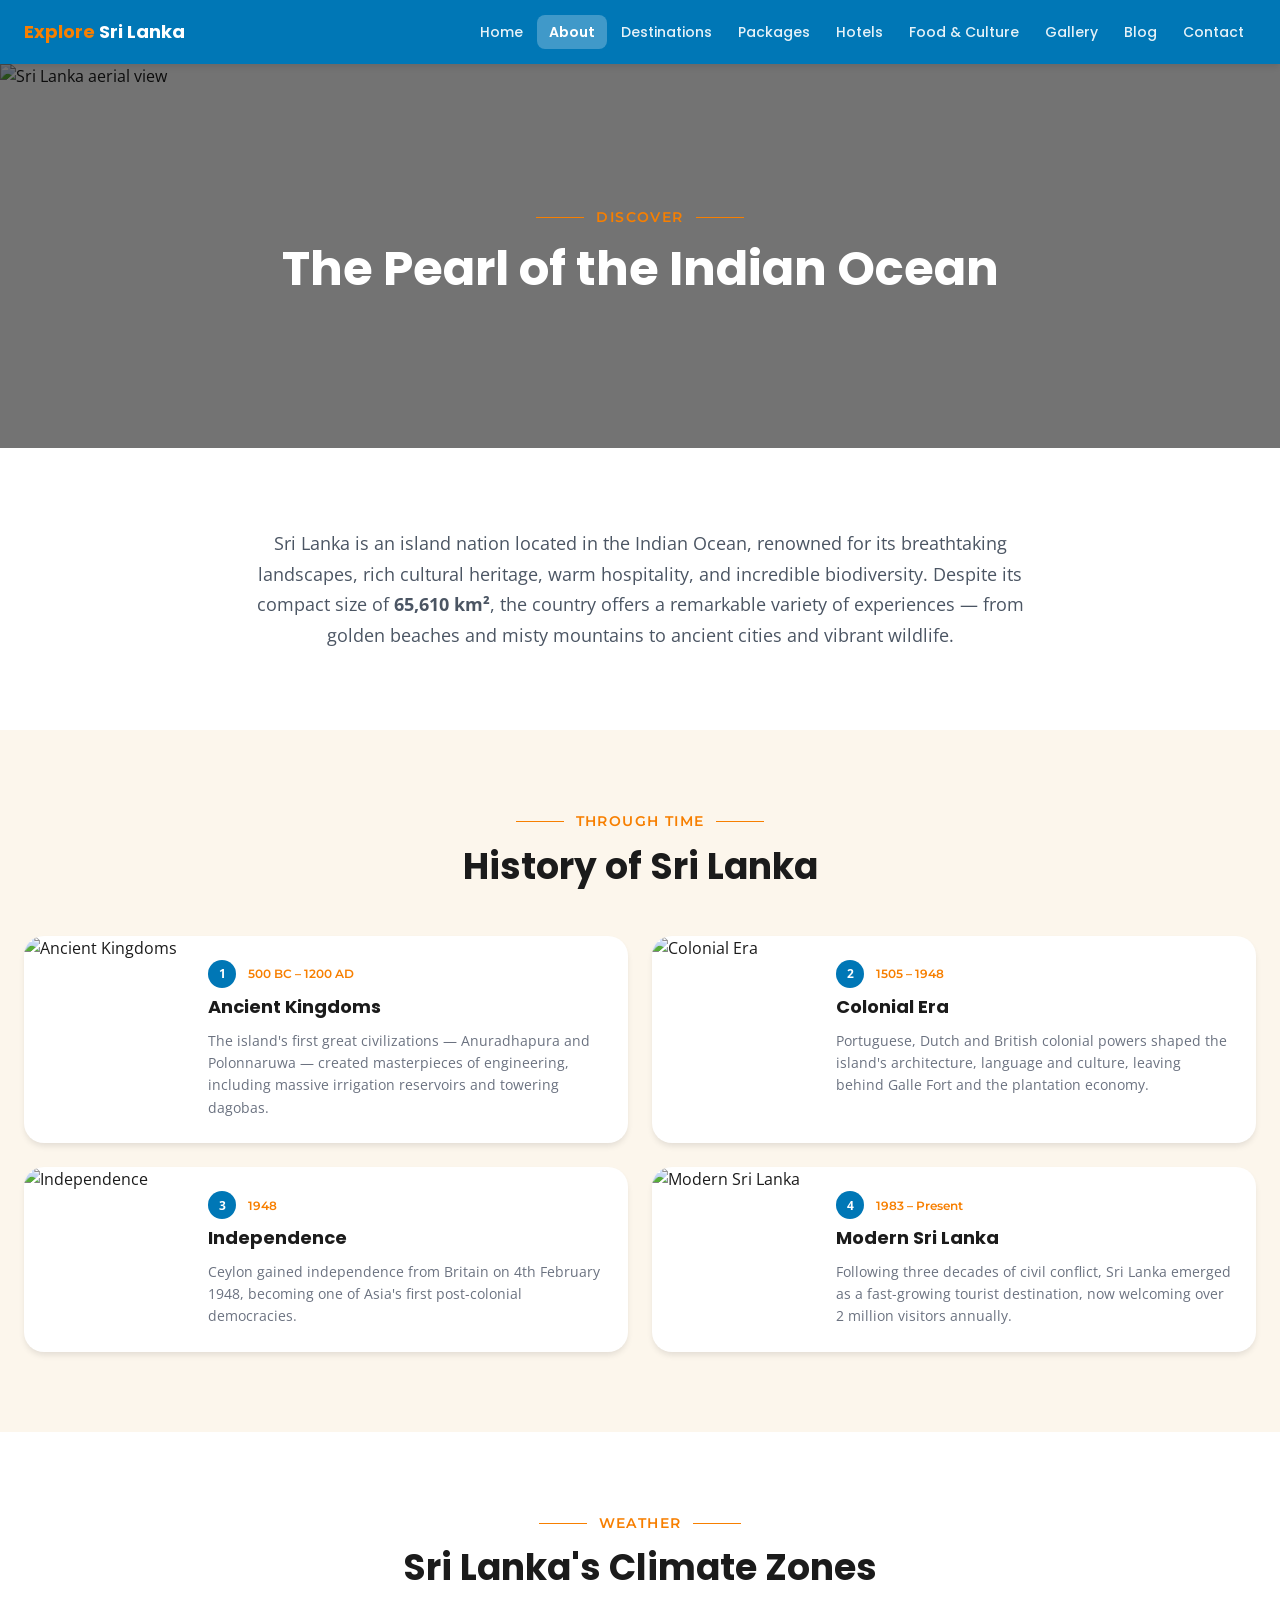
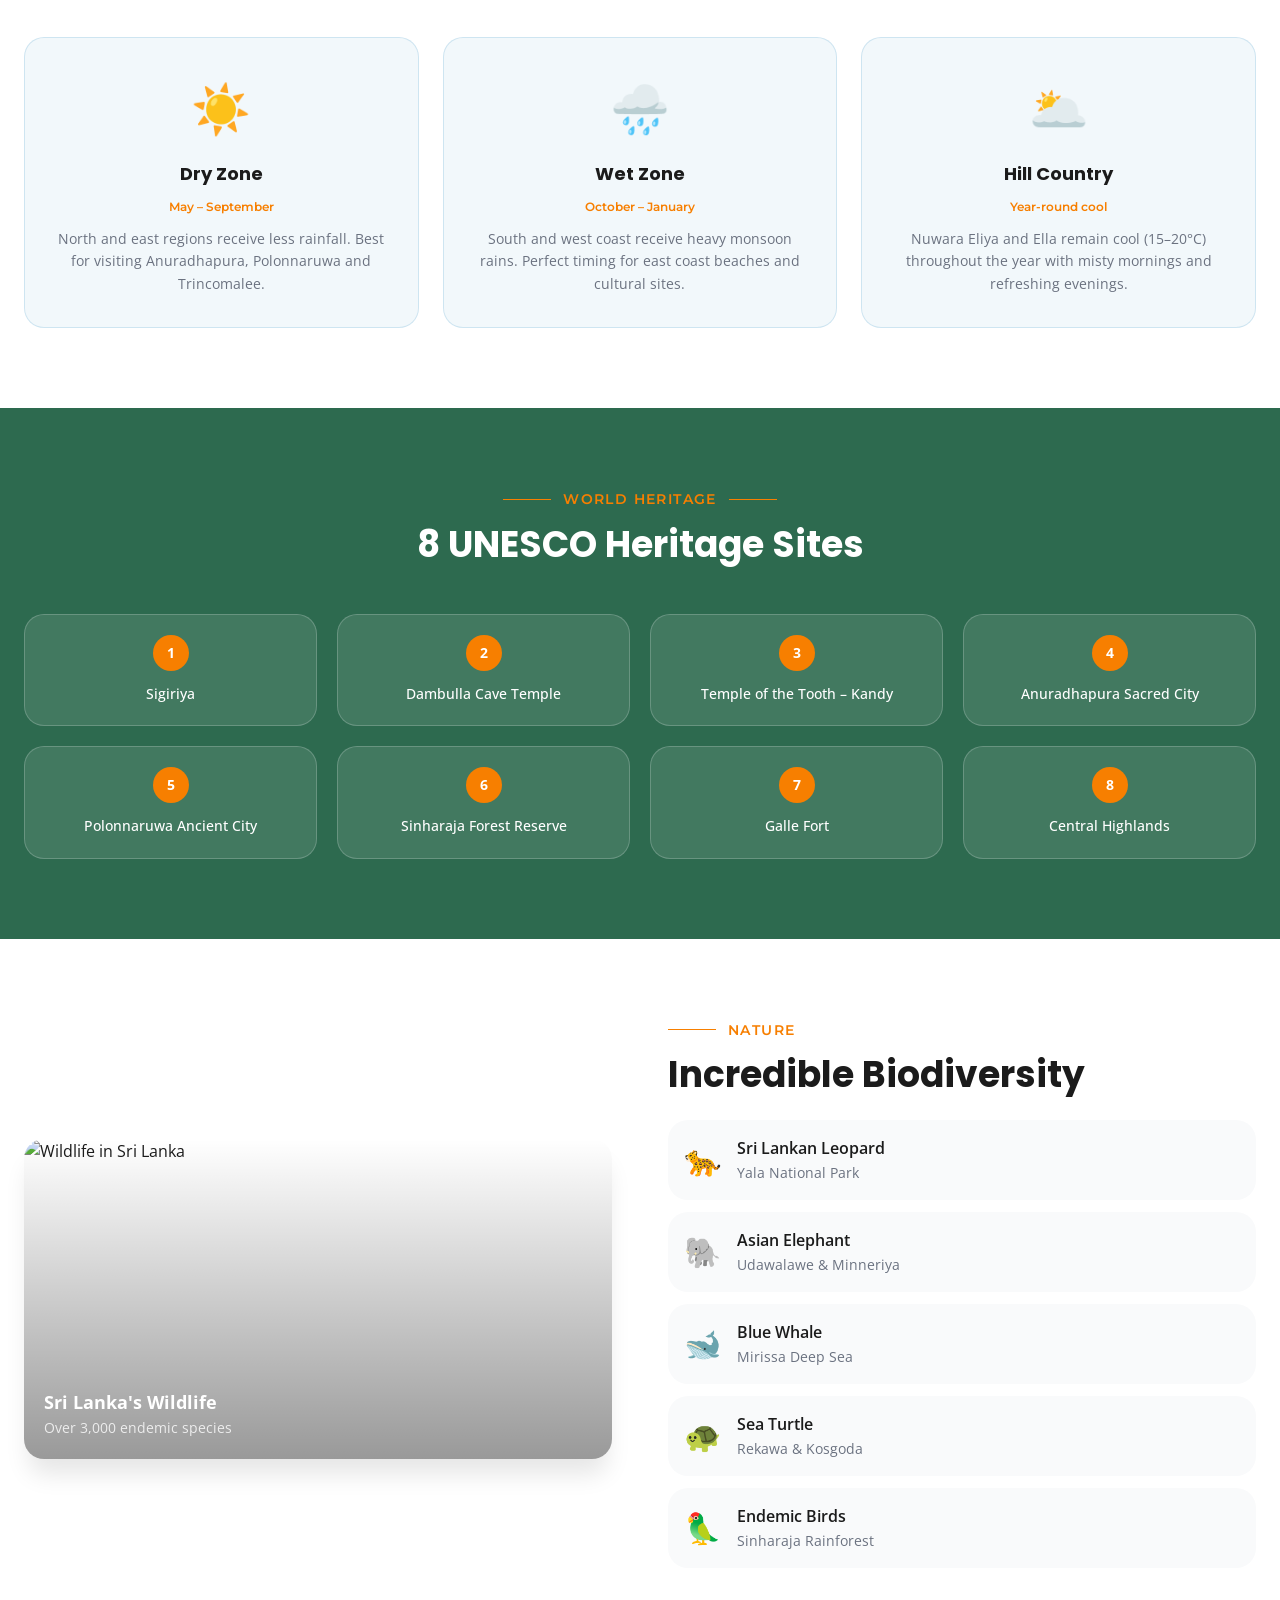
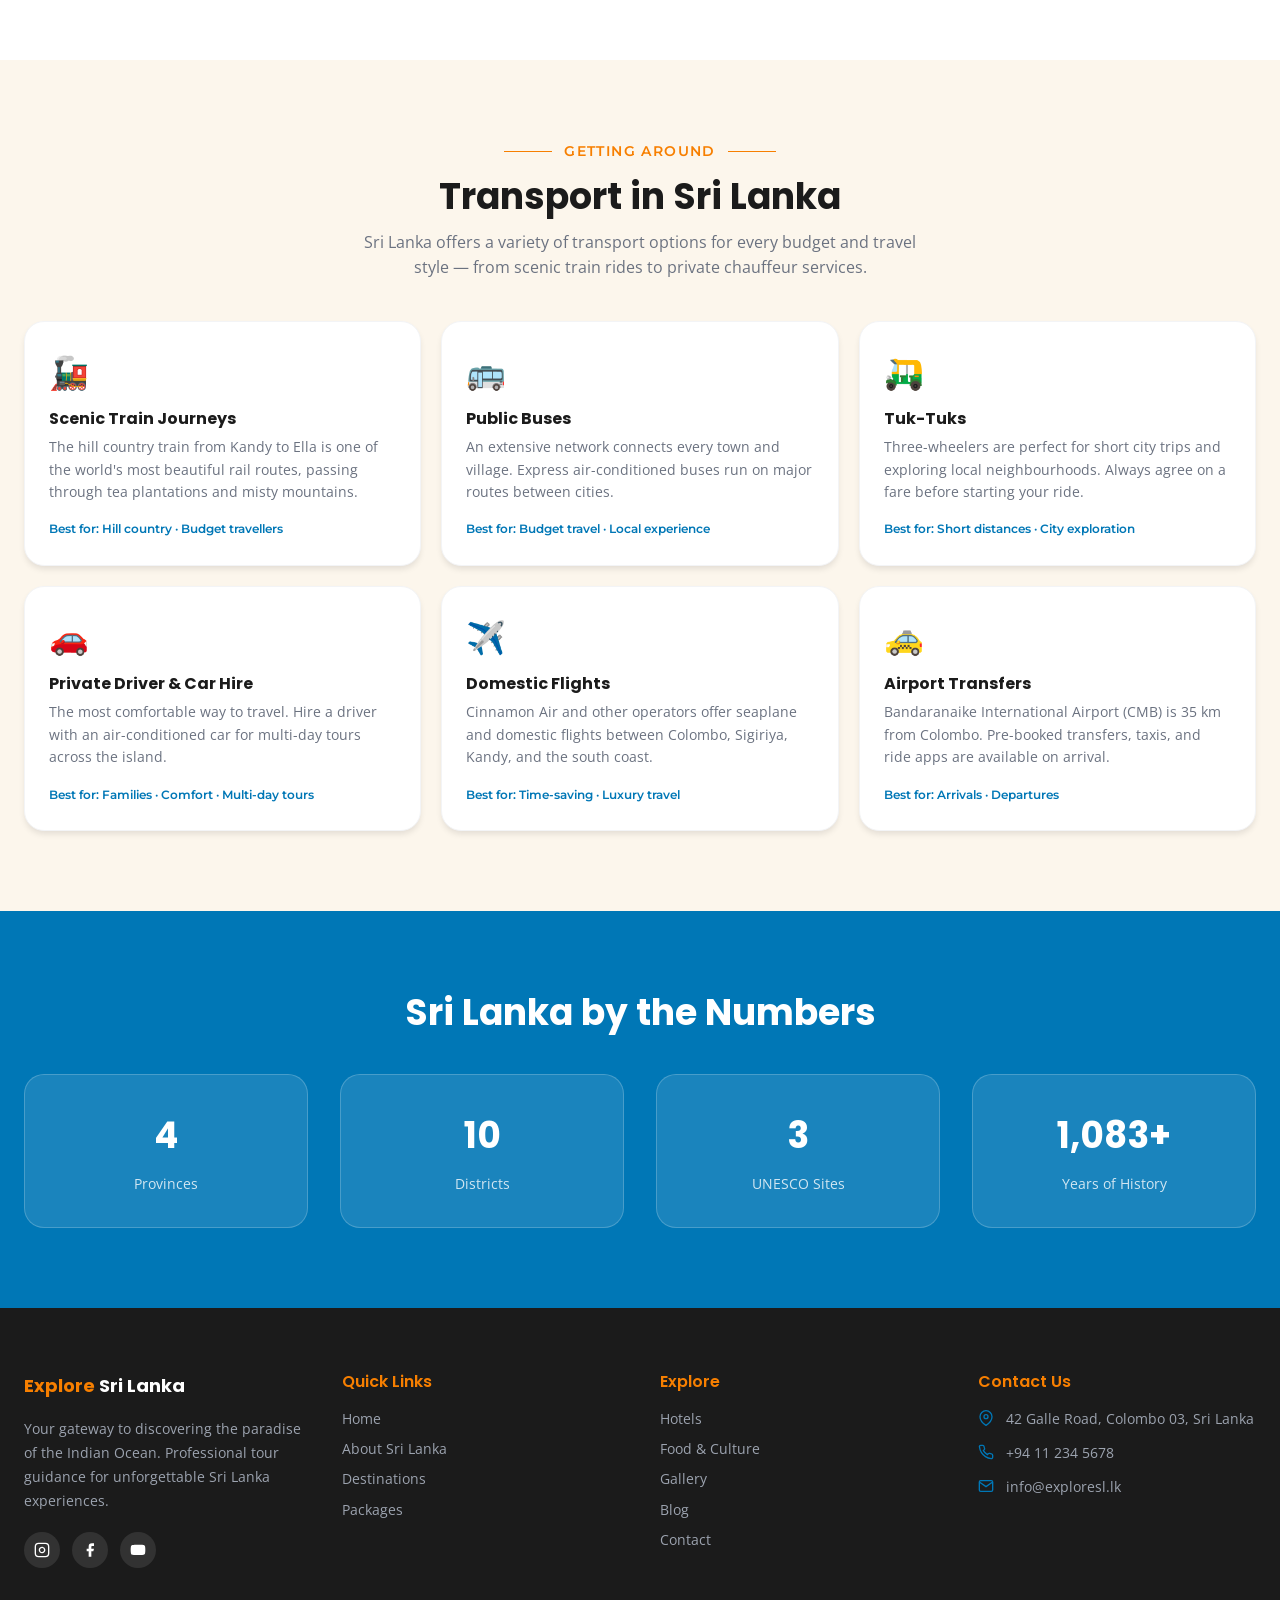
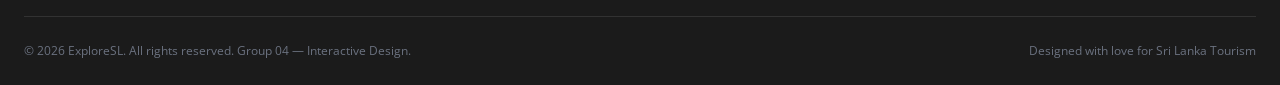
==== pages/about.html @ 1308db5b "Initial commit" ====
<!DOCTYPE html>
<html lang="en">
<head>
  <meta charset="UTF-8">
  <meta name="viewport" content="width=device-width, initial-scale=1.0">
  <meta name="description" content="Learn about Sri Lanka — history, geography, climate, UNESCO sites, wildlife and culture.">
  <title>About Sri Lanka | Explore Sri Lanka</title>
  <link rel="stylesheet" href="../css/main.css">
</head>
<body data-page="about" class="page-offset">

  <header id="navbar" class="navbar"></header>

  <main>
    <section class="page-hero page-hero--tall">
      <img src="https://images.unsplash.com/photo-1711797750174-c3750dd9d7c9?w=1400&q=80" alt="Sri Lanka aerial view" class="page-hero__bg">
      <div class="page-hero__overlay"></div>
      <div class="page-hero__content">
        <div class="section-label">
          <div class="section-label__line"></div>
          <span class="section-label__text">Discover</span>
          <div class="section-label__line"></div>
        </div>
        <h1 class="page-hero__title">The Pearl of the Indian Ocean</h1>
      </div>
    </section>

    <section class="section">
      <div class="container">
        <p class="intro-text fade-in">Sri Lanka is an island nation located in the Indian Ocean, renowned for its breathtaking landscapes, rich cultural heritage, warm hospitality, and incredible biodiversity. Despite its compact size of <strong>65,610 km²</strong>, the country offers a remarkable variety of experiences — from golden beaches and misty mountains to ancient cities and vibrant wildlife.</p>
      </div>
    </section>

    <section class="section section--sand">
      <div class="container">
        <div class="section-label"><div class="section-label__line"></div><span class="section-label__text">Through Time</span><div class="section-label__line"></div></div>
        <h2 class="section__title mb-12">History of Sri Lanka</h2>
        <div class="grid-2">
          <article class="timeline-card fade-in">
            <div class="timeline-card__image-wrap"><img src="https://images.unsplash.com/photo-1711797750174-c3750dd9d7c9?w=400&q=80" alt="Ancient Kingdoms" class="timeline-card__image"></div>
            <div class="timeline-card__body">
              <div class="timeline-card__meta"><span class="timeline-card__number">1</span><span class="timeline-card__period">500 BC – 1200 AD</span></div>
              <h3 class="card__title mb-3">Ancient Kingdoms</h3>
              <p class="card__text">The island's first great civilizations — Anuradhapura and Polonnaruwa — created masterpieces of engineering, including massive irrigation reservoirs and towering dagobas.</p>
            </div>
          </article>
          <article class="timeline-card fade-in">
            <div class="timeline-card__image-wrap"><img src="https://images.unsplash.com/photo-1704797390682-76479a29dc9a?w=400&q=80" alt="Colonial Era" class="timeline-card__image"></div>
            <div class="timeline-card__body">
              <div class="timeline-card__meta"><span class="timeline-card__number">2</span><span class="timeline-card__period">1505 – 1948</span></div>
              <h3 class="card__title mb-3">Colonial Era</h3>
              <p class="card__text">Portuguese, Dutch and British colonial powers shaped the island's architecture, language and culture, leaving behind Galle Fort and the plantation economy.</p>
            </div>
          </article>
          <article class="timeline-card fade-in">
            <div class="timeline-card__image-wrap"><img src="https://images.unsplash.com/photo-1654561773591-57b9413c45c0?w=400&q=80" alt="Independence" class="timeline-card__image"></div>
            <div class="timeline-card__body">
              <div class="timeline-card__meta"><span class="timeline-card__number">3</span><span class="timeline-card__period">1948</span></div>
              <h3 class="card__title mb-3">Independence</h3>
              <p class="card__text">Ceylon gained independence from Britain on 4th February 1948, becoming one of Asia's first post-colonial democracies.</p>
            </div>
          </article>
          <article class="timeline-card fade-in">
            <div class="timeline-card__image-wrap"><img src="https://images.unsplash.com/photo-1544015759-237f87d55ef3?w=400&q=80" alt="Modern Sri Lanka" class="timeline-card__image"></div>
            <div class="timeline-card__body">
              <div class="timeline-card__meta"><span class="timeline-card__number">4</span><span class="timeline-card__period">1983 – Present</span></div>
              <h3 class="card__title mb-3">Modern Sri Lanka</h3>
              <p class="card__text">Following three decades of civil conflict, Sri Lanka emerged as a fast-growing tourist destination, now welcoming over 2 million visitors annually.</p>
            </div>
          </article>
        </div>
      </div>
    </section>

    <section class="section">
      <div class="container">
        <div class="section-label"><div class="section-label__line"></div><span class="section-label__text">Weather</span><div class="section-label__line"></div></div>
        <h2 class="section__title mb-12">Sri Lanka's Climate Zones</h2>
        <div class="grid-3">
          <div class="climate-card fade-in"><div class="climate-card__icon">☀️</div><h3 class="card__title mb-3">Dry Zone</h3><p class="climate-card__months">May – September</p><p class="card__text">North and east regions receive less rainfall. Best for visiting Anuradhapura, Polonnaruwa and Trincomalee.</p></div>
          <div class="climate-card fade-in"><div class="climate-card__icon">🌧️</div><h3 class="card__title mb-3">Wet Zone</h3><p class="climate-card__months">October – January</p><p class="card__text">South and west coast receive heavy monsoon rains. Perfect timing for east coast beaches and cultural sites.</p></div>
          <div class="climate-card fade-in"><div class="climate-card__icon">🌥️</div><h3 class="card__title mb-3">Hill Country</h3><p class="climate-card__months">Year-round cool</p><p class="card__text">Nuwara Eliya and Ella remain cool (15–20°C) throughout the year with misty mornings and refreshing evenings.</p></div>
        </div>
      </div>
    </section>

    <section class="section section--green">
      <div class="container">
        <div class="section-label"><div class="section-label__line"></div><span class="section-label__text">World Heritage</span><div class="section-label__line"></div></div>
        <h2 class="section__title section__title--white mb-12">8 UNESCO Heritage Sites</h2>
        <div class="grid-4">
          <div class="unesco-card fade-in"><div class="unesco-card__number">1</div><p class="unesco-card__name">Sigiriya</p></div>
          <div class="unesco-card fade-in"><div class="unesco-card__number">2</div><p class="unesco-card__name">Dambulla Cave Temple</p></div>
          <div class="unesco-card fade-in"><div class="unesco-card__number">3</div><p class="unesco-card__name">Temple of the Tooth – Kandy</p></div>
          <div class="unesco-card fade-in"><div class="unesco-card__number">4</div><p class="unesco-card__name">Anuradhapura Sacred City</p></div>
          <div class="unesco-card fade-in"><div class="unesco-card__number">5</div><p class="unesco-card__name">Polonnaruwa Ancient City</p></div>
          <div class="unesco-card fade-in"><div class="unesco-card__number">6</div><p class="unesco-card__name">Sinharaja Forest Reserve</p></div>
          <div class="unesco-card fade-in"><div class="unesco-card__number">7</div><p class="unesco-card__name">Galle Fort</p></div>
          <div class="unesco-card fade-in"><div class="unesco-card__number">8</div><p class="unesco-card__name">Central Highlands</p></div>
        </div>
      </div>
    </section>

    <section class="section">
      <div class="container why-visit__grid">
        <div class="wildlife-hero-image fade-in">
          <img src="https://images.unsplash.com/photo-1557050543-4d5f4e07ef46?w=800&q=80" alt="Wildlife in Sri Lanka" class="why-visit__image">
          <div class="wildlife-hero-image__overlay"></div>
          <div class="wildlife-hero-image__caption">
            <p style="font-weight:700;font-size:1.125rem">Sri Lanka's Wildlife</p>
            <p style="font-size:0.875rem;opacity:0.8">Over 3,000 endemic species</p>
          </div>
        </div>
        <div class="fade-in">
          <div class="section-label" style="justify-content:flex-start"><div class="section-label__line"></div><span class="section-label__text">Nature</span></div>
          <h2 class="section__title" style="text-align:left;margin-bottom:1.5rem">Incredible Biodiversity</h2>
          <div class="wildlife-item"><span class="wildlife-item__emoji">🐆</span><div><p style="font-weight:600">Sri Lankan Leopard</p><p class="card__text">Yala National Park</p></div></div>
          <div class="wildlife-item"><span class="wildlife-item__emoji">🐘</span><div><p style="font-weight:600">Asian Elephant</p><p class="card__text">Udawalawe & Minneriya</p></div></div>
          <div class="wildlife-item"><span class="wildlife-item__emoji">🐋</span><div><p style="font-weight:600">Blue Whale</p><p class="card__text">Mirissa Deep Sea</p></div></div>
          <div class="wildlife-item"><span class="wildlife-item__emoji">🐢</span><div><p style="font-weight:600">Sea Turtle</p><p class="card__text">Rekawa & Kosgoda</p></div></div>
          <div class="wildlife-item"><span class="wildlife-item__emoji">🦜</span><div><p style="font-weight:600">Endemic Birds</p><p class="card__text">Sinharaja Rainforest</p></div></div>
        </div>
      </div>
    </section>

    <section class="section section--sand">
      <div class="container">
        <div class="section-label"><div class="section-label__line"></div><span class="section-label__text">Getting Around</span><div class="section-label__line"></div></div>
        <h2 class="section__title mb-3">Transport in Sri Lanka</h2>
        <p class="section__subtitle mb-10">Sri Lanka offers a variety of transport options for every budget and travel style — from scenic train rides to private chauffeur services.</p>
        <div class="transport-grid">
          <article class="transport-card fade-in">
            <div class="transport-card__icon">🚂</div>
            <h3 class="transport-card__title">Scenic Train Journeys</h3>
            <p class="transport-card__desc">The hill country train from Kandy to Ella is one of the world's most beautiful rail routes, passing through tea plantations and misty mountains.</p>
            <span class="transport-card__tip">Best for: Hill country · Budget travellers</span>
          </article>
          <article class="transport-card fade-in">
            <div class="transport-card__icon">🚌</div>
            <h3 class="transport-card__title">Public Buses</h3>
            <p class="transport-card__desc">An extensive network connects every town and village. Express air-conditioned buses run on major routes between cities.</p>
            <span class="transport-card__tip">Best for: Budget travel · Local experience</span>
          </article>
          <article class="transport-card fade-in">
            <div class="transport-card__icon">🛺</div>
            <h3 class="transport-card__title">Tuk-Tuks</h3>
            <p class="transport-card__desc">Three-wheelers are perfect for short city trips and exploring local neighbourhoods. Always agree on a fare before starting your ride.</p>
            <span class="transport-card__tip">Best for: Short distances · City exploration</span>
          </article>
          <article class="transport-card fade-in">
            <div class="transport-card__icon">🚗</div>
            <h3 class="transport-card__title">Private Driver & Car Hire</h3>
            <p class="transport-card__desc">The most comfortable way to travel. Hire a driver with an air-conditioned car for multi-day tours across the island.</p>
            <span class="transport-card__tip">Best for: Families · Comfort · Multi-day tours</span>
          </article>
          <article class="transport-card fade-in">
            <div class="transport-card__icon">✈️</div>
            <h3 class="transport-card__title">Domestic Flights</h3>
            <p class="transport-card__desc">Cinnamon Air and other operators offer seaplane and domestic flights between Colombo, Sigiriya, Kandy, and the south coast.</p>
            <span class="transport-card__tip">Best for: Time-saving · Luxury travel</span>
          </article>
          <article class="transport-card fade-in">
            <div class="transport-card__icon">🚕</div>
            <h3 class="transport-card__title">Airport Transfers</h3>
            <p class="transport-card__desc">Bandaranaike International Airport (CMB) is 35 km from Colombo. Pre-booked transfers, taxis, and ride apps are available on arrival.</p>
            <span class="transport-card__tip">Best for: Arrivals · Departures</span>
          </article>
        </div>
      </div>
    </section>

    <section class="section section--blue">
      <div class="container">
        <h2 class="section__title section__title--white mb-10">Sri Lanka by the Numbers</h2>
        <div class="stats-bar__grid">
          <div class="counter-box fade-in"><div class="counter-box__value"><span data-counter="9">0</span></div><p class="counter-box__label">Provinces</p></div>
          <div class="counter-box fade-in"><div class="counter-box__value"><span data-counter="25">0</span></div><p class="counter-box__label">Districts</p></div>
          <div class="counter-box fade-in"><div class="counter-box__value"><span data-counter="8">0</span></div><p class="counter-box__label">UNESCO Sites</p></div>
          <div class="counter-box fade-in"><div class="counter-box__value"><span data-counter="2500" data-suffix="+">0</span></div><p class="counter-box__label">Years of History</p></div>
        </div>
      </div>
    </section>
  </main>

  <footer id="footer" class="footer"></footer>

  <script src="../js/data.js"></script>
  <script src="../js/components.js"></script>
  <script src="../js/main.js"></script>
</body>
</html>
---- css/main.css ----
@import url('https://fonts.googleapis.com/css2?family=Montserrat:wght@500;600;700&family=Open+Sans:wght@400;500;600&family=Poppins:wght@500;600;700&display=swap');

@import 'variables.css';
@import 'base.css';
@import 'components.css';
@import 'pages.css';
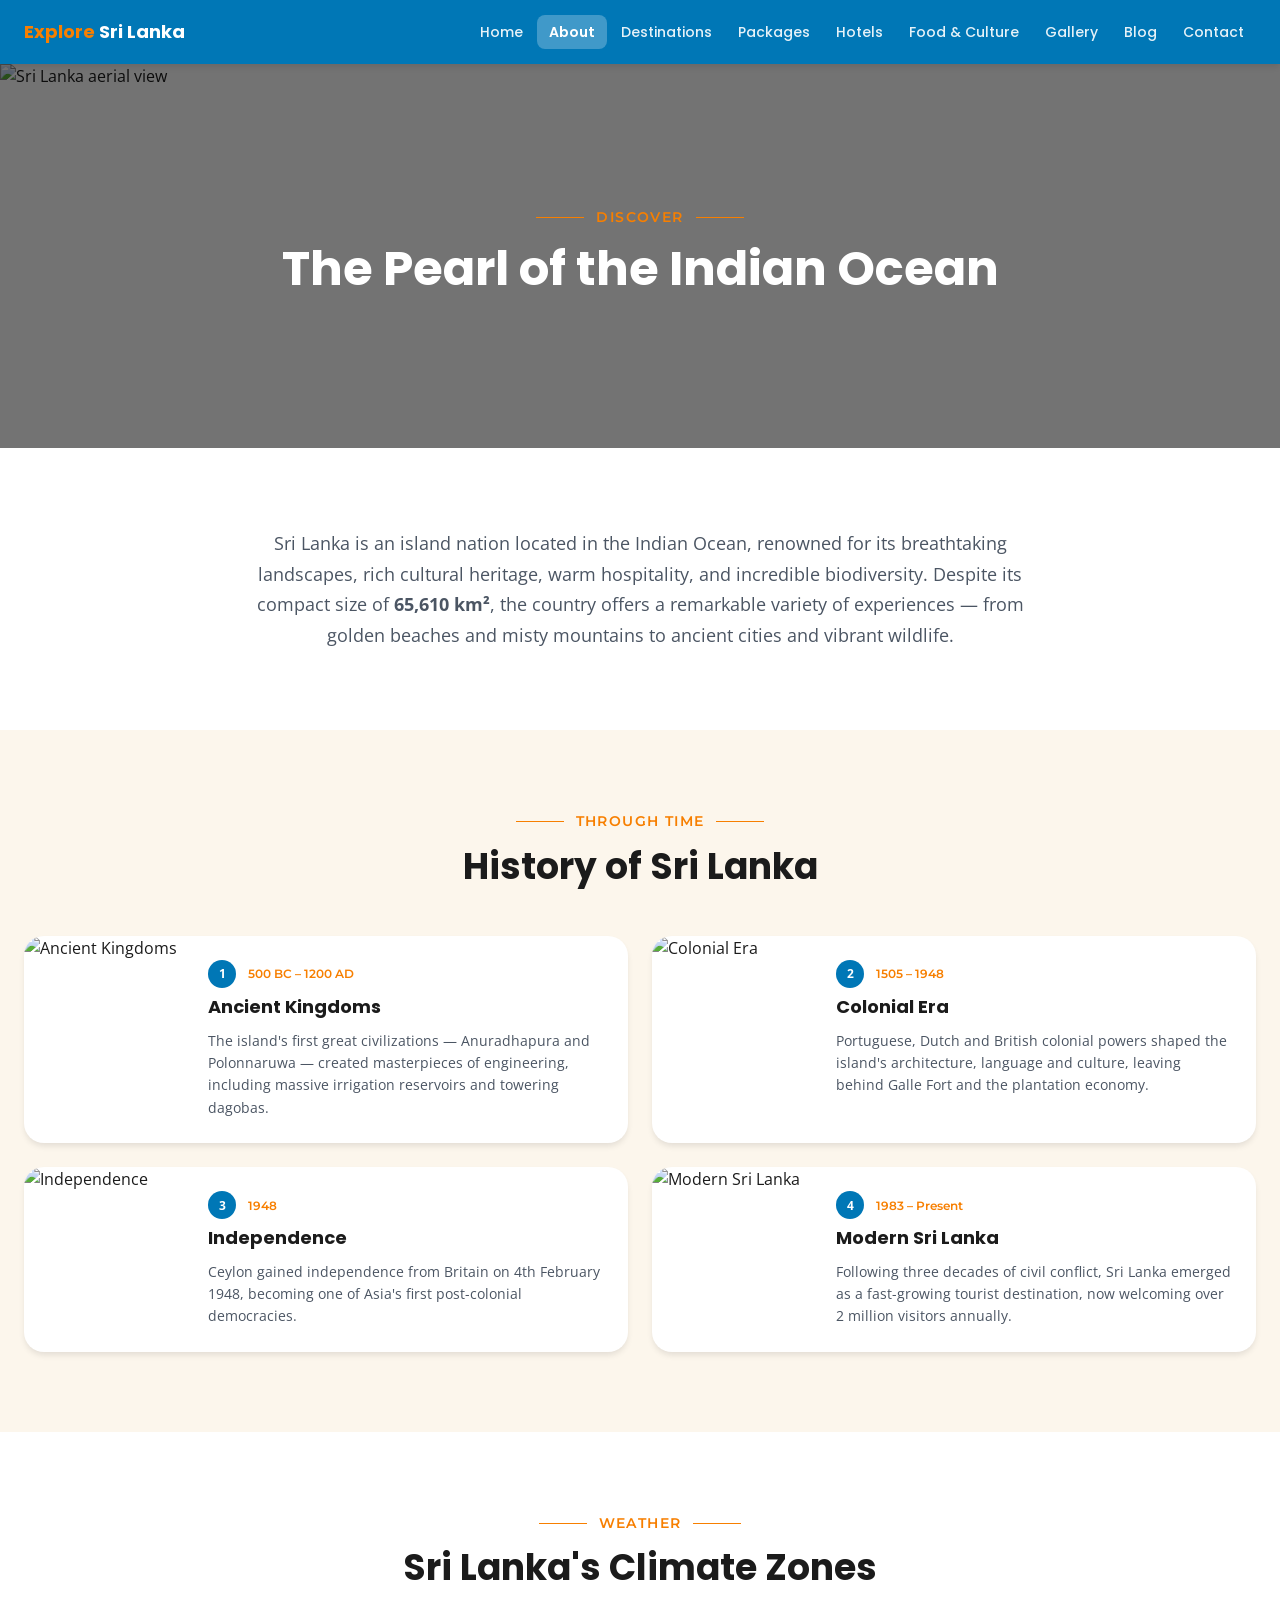
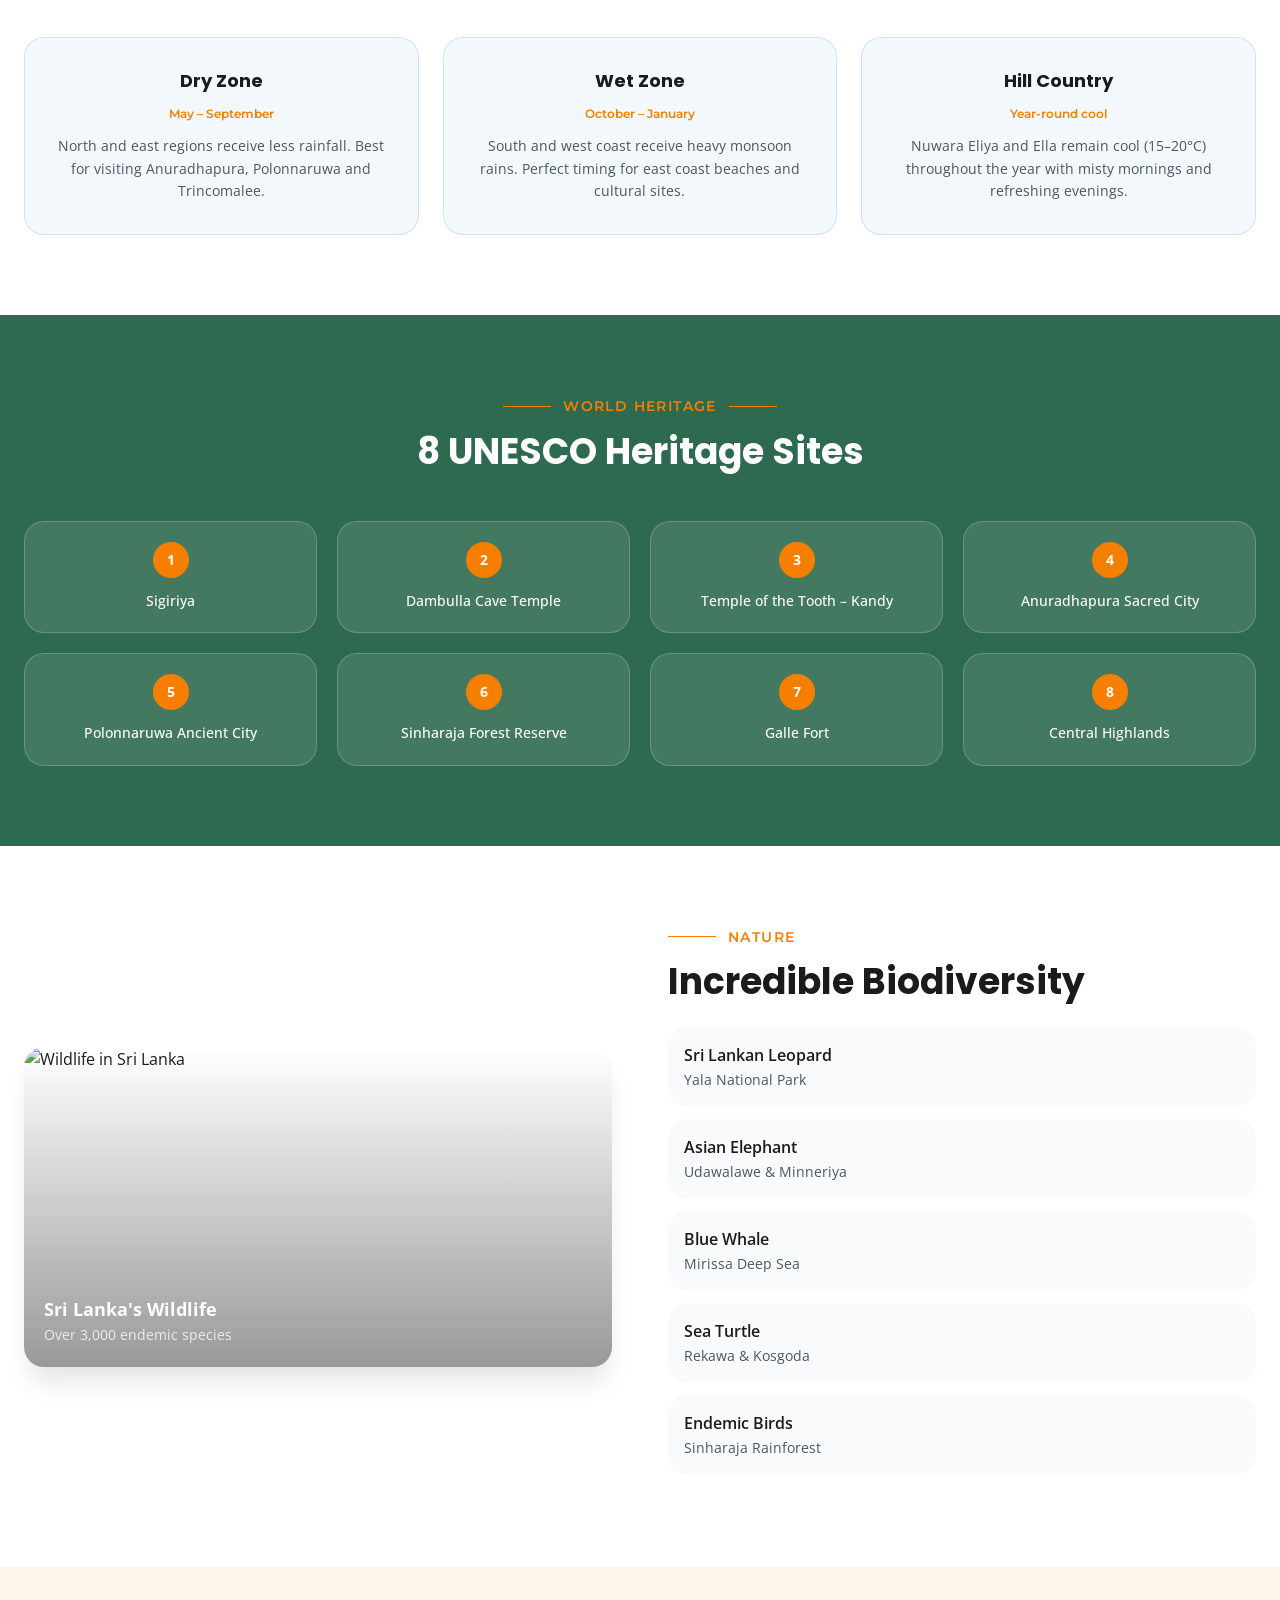
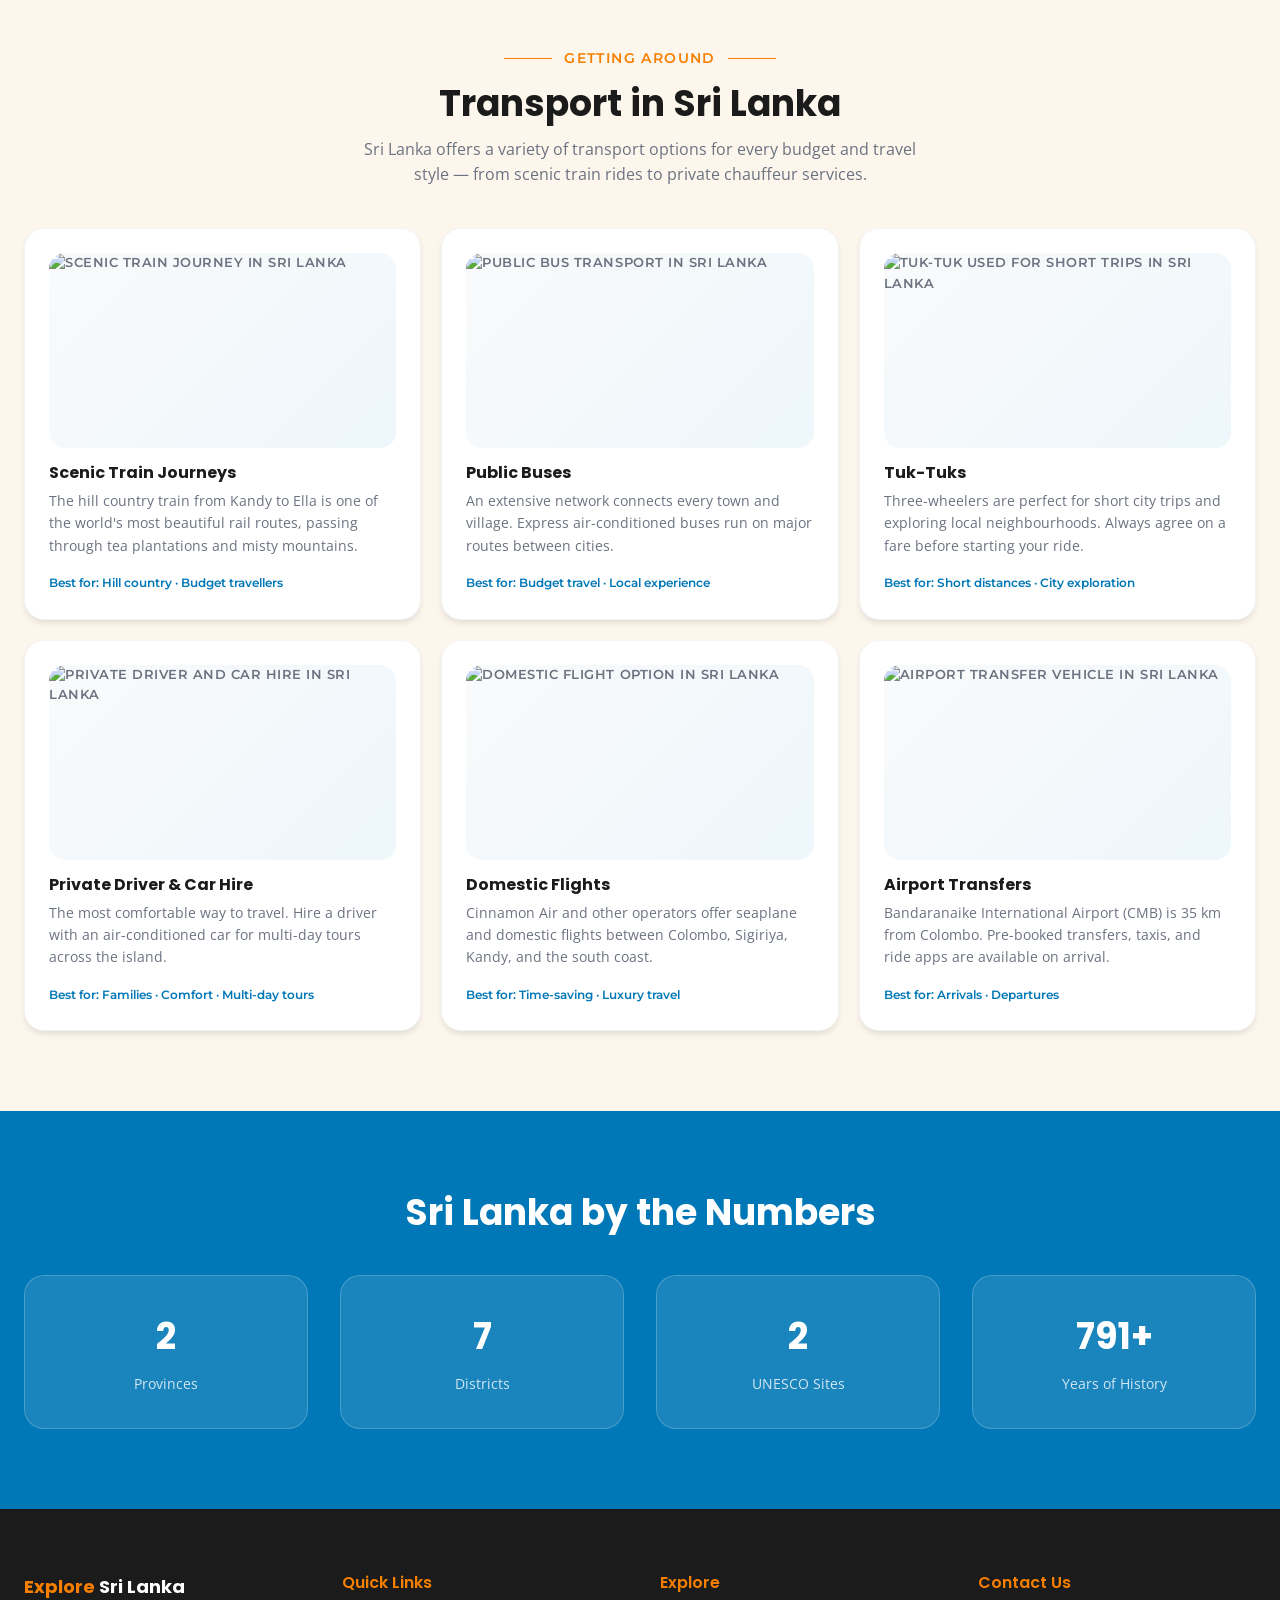
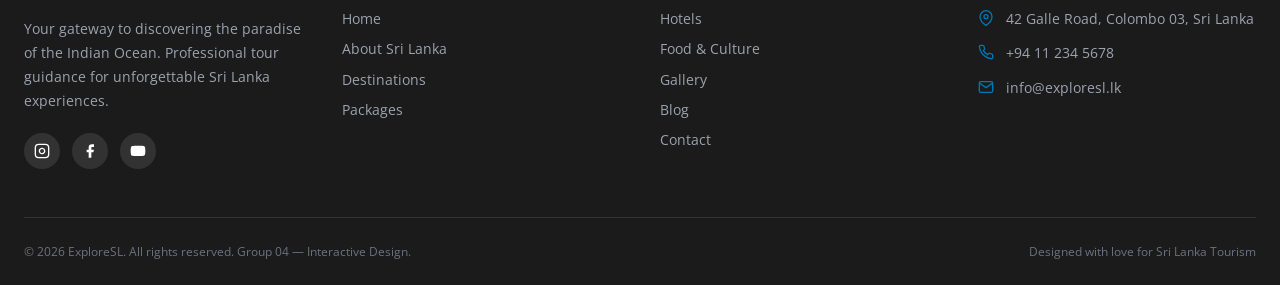
==== commit 485161e9: "Changed the emojis and some adjustments" ====
--- a/pages/about.html
+++ b/pages/about.html
@@ -77,9 +77,9 @@
         <div class="section-label"><div class="section-label__line"></div><span class="section-label__text">Weather</span><div class="section-label__line"></div></div>
         <h2 class="section__title mb-12">Sri Lanka's Climate Zones</h2>
         <div class="grid-3">
-          <div class="climate-card fade-in"><div class="climate-card__icon">☀️</div><h3 class="card__title mb-3">Dry Zone</h3><p class="climate-card__months">May – September</p><p class="card__text">North and east regions receive less rainfall. Best for visiting Anuradhapura, Polonnaruwa and Trincomalee.</p></div>
-          <div class="climate-card fade-in"><div class="climate-card__icon">🌧️</div><h3 class="card__title mb-3">Wet Zone</h3><p class="climate-card__months">October – January</p><p class="card__text">South and west coast receive heavy monsoon rains. Perfect timing for east coast beaches and cultural sites.</p></div>
-          <div class="climate-card fade-in"><div class="climate-card__icon">🌥️</div><h3 class="card__title mb-3">Hill Country</h3><p class="climate-card__months">Year-round cool</p><p class="card__text">Nuwara Eliya and Ella remain cool (15–20°C) throughout the year with misty mornings and refreshing evenings.</p></div>
+          <div class="climate-card fade-in"><h3 class="card__title mb-3">Dry Zone</h3><p class="climate-card__months">May – September</p><p class="card__text">North and east regions receive less rainfall. Best for visiting Anuradhapura, Polonnaruwa and Trincomalee.</p></div>
+          <div class="climate-card fade-in"><h3 class="card__title mb-3">Wet Zone</h3><p class="climate-card__months">October – January</p><p class="card__text">South and west coast receive heavy monsoon rains. Perfect timing for east coast beaches and cultural sites.</p></div>
+          <div class="climate-card fade-in"><h3 class="card__title mb-3">Hill Country</h3><p class="climate-card__months">Year-round cool</p><p class="card__text">Nuwara Eliya and Ella remain cool (15–20°C) throughout the year with misty mornings and refreshing evenings.</p></div>
         </div>
       </div>
     </section>
@@ -114,11 +114,11 @@
         <div class="fade-in">
           <div class="section-label" style="justify-content:flex-start"><div class="section-label__line"></div><span class="section-label__text">Nature</span></div>
           <h2 class="section__title" style="text-align:left;margin-bottom:1.5rem">Incredible Biodiversity</h2>
-          <div class="wildlife-item"><span class="wildlife-item__emoji">🐆</span><div><p style="font-weight:600">Sri Lankan Leopard</p><p class="card__text">Yala National Park</p></div></div>
-          <div class="wildlife-item"><span class="wildlife-item__emoji">🐘</span><div><p style="font-weight:600">Asian Elephant</p><p class="card__text">Udawalawe & Minneriya</p></div></div>
-          <div class="wildlife-item"><span class="wildlife-item__emoji">🐋</span><div><p style="font-weight:600">Blue Whale</p><p class="card__text">Mirissa Deep Sea</p></div></div>
-          <div class="wildlife-item"><span class="wildlife-item__emoji">🐢</span><div><p style="font-weight:600">Sea Turtle</p><p class="card__text">Rekawa & Kosgoda</p></div></div>
-          <div class="wildlife-item"><span class="wildlife-item__emoji">🦜</span><div><p style="font-weight:600">Endemic Birds</p><p class="card__text">Sinharaja Rainforest</p></div></div>
+          <div class="wildlife-item"><div><p style="font-weight:600">Sri Lankan Leopard</p><p class="card__text">Yala National Park</p></div></div>
+          <div class="wildlife-item"><div><p style="font-weight:600">Asian Elephant</p><p class="card__text">Udawalawe & Minneriya</p></div></div>
+          <div class="wildlife-item"><div><p style="font-weight:600">Blue Whale</p><p class="card__text">Mirissa Deep Sea</p></div></div>
+          <div class="wildlife-item"><div><p style="font-weight:600">Sea Turtle</p><p class="card__text">Rekawa & Kosgoda</p></div></div>
+          <div class="wildlife-item"><div><p style="font-weight:600">Endemic Birds</p><p class="card__text">Sinharaja Rainforest</p></div></div>
         </div>
       </div>
     </section>
@@ -130,37 +130,49 @@
         <p class="section__subtitle mb-10">Sri Lanka offers a variety of transport options for every budget and travel style — from scenic train rides to private chauffeur services.</p>
         <div class="transport-grid">
           <article class="transport-card fade-in">
-            <div class="transport-card__icon">🚂</div>
+            <div class="transport-card__media">
+              <img src="https://placehold.co/600x338?text=Scenic+Train" alt="Scenic train journey in Sri Lanka" class="transport-card__image" loading="lazy" decoding="async">
+            </div>
             <h3 class="transport-card__title">Scenic Train Journeys</h3>
             <p class="transport-card__desc">The hill country train from Kandy to Ella is one of the world's most beautiful rail routes, passing through tea plantations and misty mountains.</p>
             <span class="transport-card__tip">Best for: Hill country · Budget travellers</span>
           </article>
           <article class="transport-card fade-in">
-            <div class="transport-card__icon">🚌</div>
+            <div class="transport-card__media">
+              <img src="https://placehold.co/600x338?text=Public+Bus" alt="Public bus transport in Sri Lanka" class="transport-card__image" loading="lazy" decoding="async">
+            </div>
             <h3 class="transport-card__title">Public Buses</h3>
             <p class="transport-card__desc">An extensive network connects every town and village. Express air-conditioned buses run on major routes between cities.</p>
             <span class="transport-card__tip">Best for: Budget travel · Local experience</span>
           </article>
           <article class="transport-card fade-in">
-            <div class="transport-card__icon">🛺</div>
+            <div class="transport-card__media">
+              <img src="https://placehold.co/600x338?text=Tuk-Tuk" alt="Tuk-tuk used for short trips in Sri Lanka" class="transport-card__image" loading="lazy" decoding="async">
+            </div>
             <h3 class="transport-card__title">Tuk-Tuks</h3>
             <p class="transport-card__desc">Three-wheelers are perfect for short city trips and exploring local neighbourhoods. Always agree on a fare before starting your ride.</p>
             <span class="transport-card__tip">Best for: Short distances · City exploration</span>
           </article>
           <article class="transport-card fade-in">
-            <div class="transport-card__icon">🚗</div>
+            <div class="transport-card__media">
+              <img src="https://placehold.co/600x338?text=Private+Driver" alt="Private driver and car hire in Sri Lanka" class="transport-card__image" loading="lazy" decoding="async">
+            </div>
             <h3 class="transport-card__title">Private Driver & Car Hire</h3>
             <p class="transport-card__desc">The most comfortable way to travel. Hire a driver with an air-conditioned car for multi-day tours across the island.</p>
             <span class="transport-card__tip">Best for: Families · Comfort · Multi-day tours</span>
           </article>
           <article class="transport-card fade-in">
-            <div class="transport-card__icon">✈️</div>
+            <div class="transport-card__media">
+              <img src="https://placehold.co/600x338?text=Domestic+Flight" alt="Domestic flight option in Sri Lanka" class="transport-card__image" loading="lazy" decoding="async">
+            </div>
             <h3 class="transport-card__title">Domestic Flights</h3>
             <p class="transport-card__desc">Cinnamon Air and other operators offer seaplane and domestic flights between Colombo, Sigiriya, Kandy, and the south coast.</p>
             <span class="transport-card__tip">Best for: Time-saving · Luxury travel</span>
           </article>
           <article class="transport-card fade-in">
-            <div class="transport-card__icon">🚕</div>
+            <div class="transport-card__media">
+              <img src="https://placehold.co/600x338?text=Airport+Transfer" alt="Airport transfer vehicle in Sri Lanka" class="transport-card__image" loading="lazy" decoding="async">
+            </div>
             <h3 class="transport-card__title">Airport Transfers</h3>
             <p class="transport-card__desc">Bandaranaike International Airport (CMB) is 35 km from Colombo. Pre-booked transfers, taxis, and ride apps are available on arrival.</p>
             <span class="transport-card__tip">Best for: Arrivals · Departures</span>
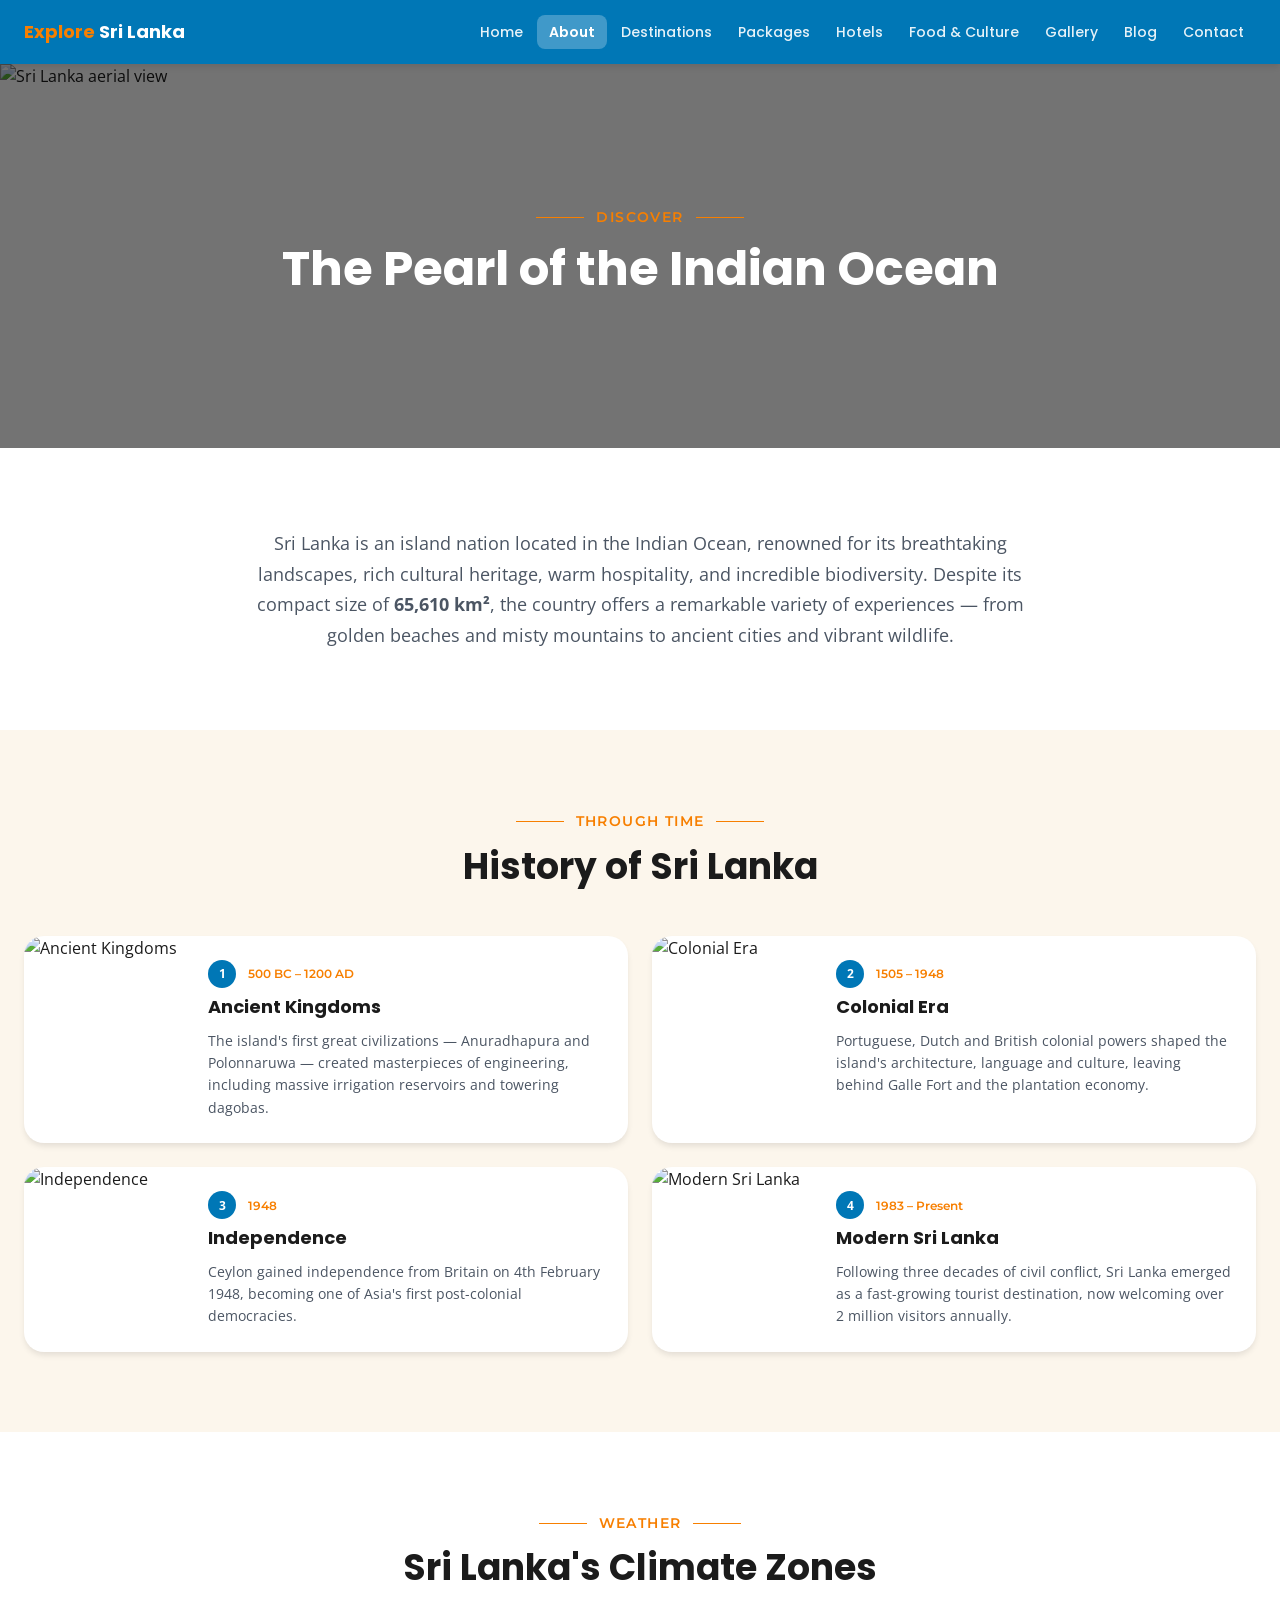
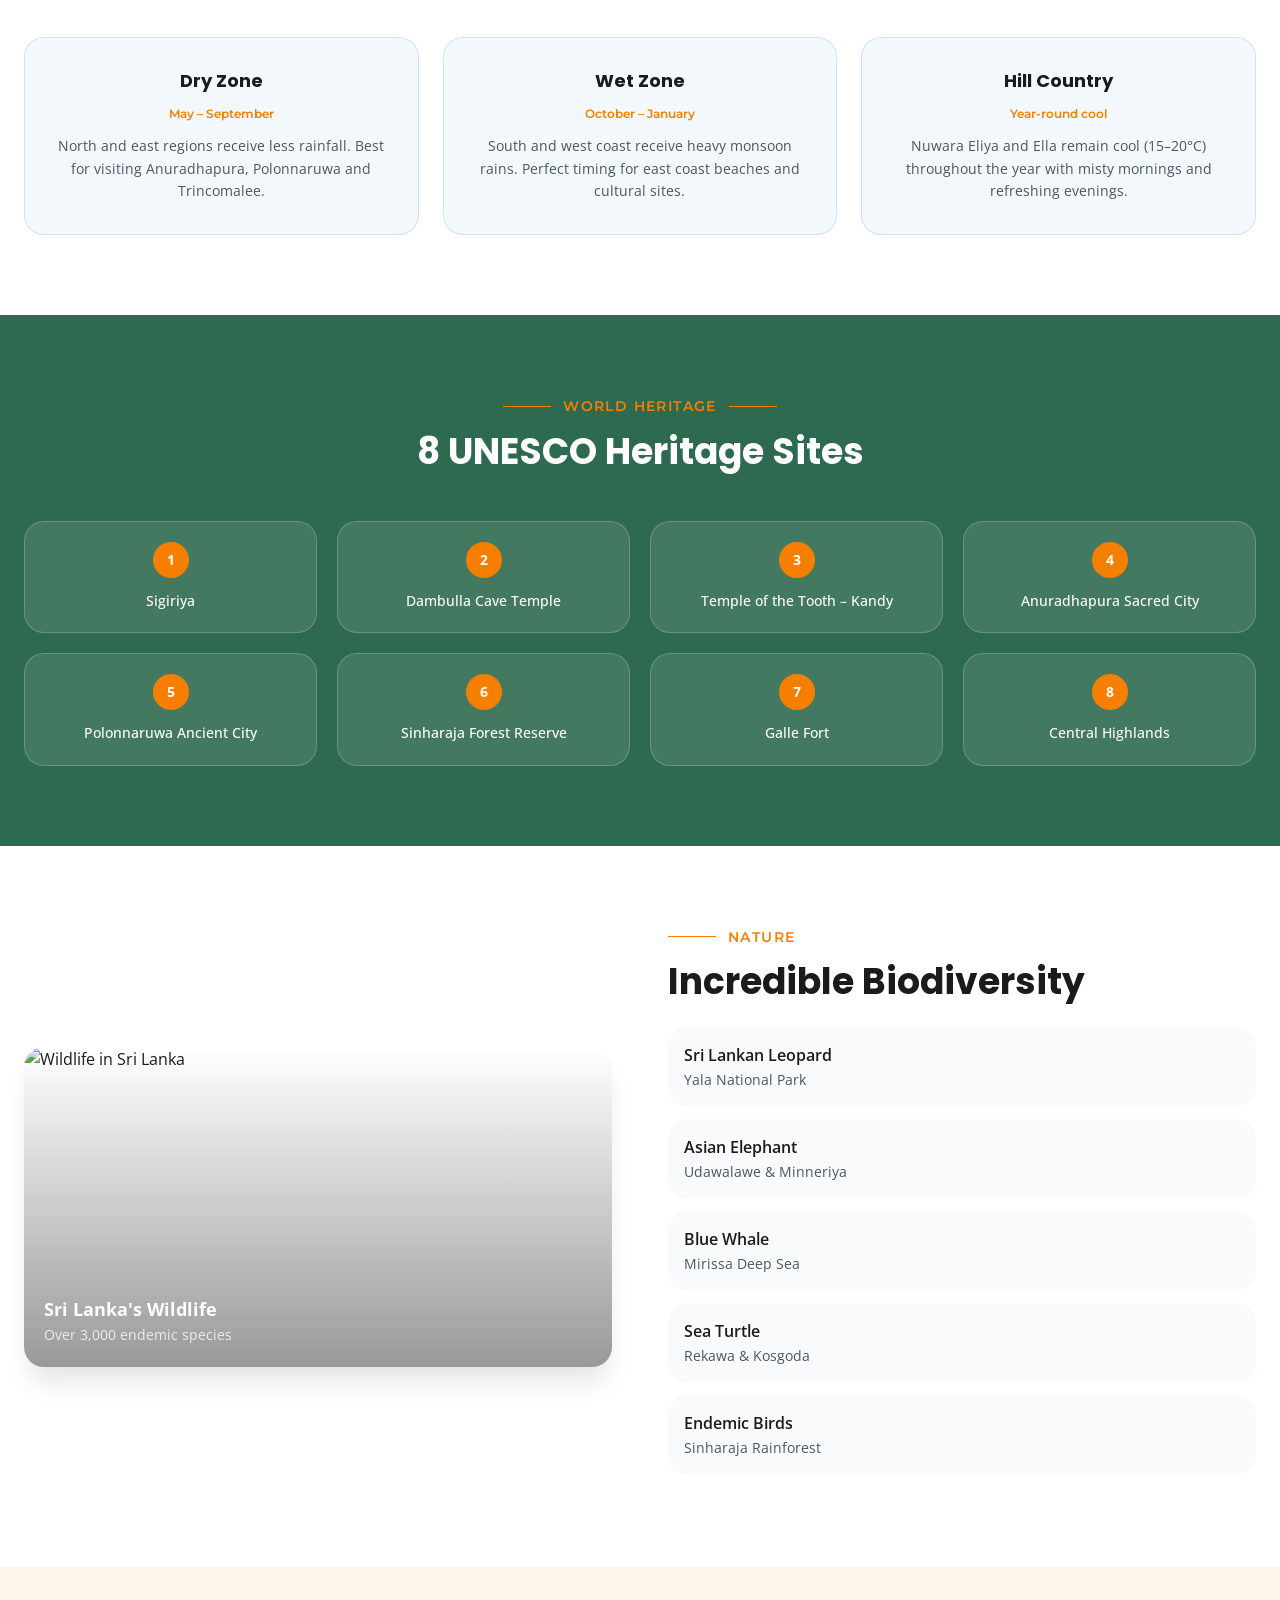
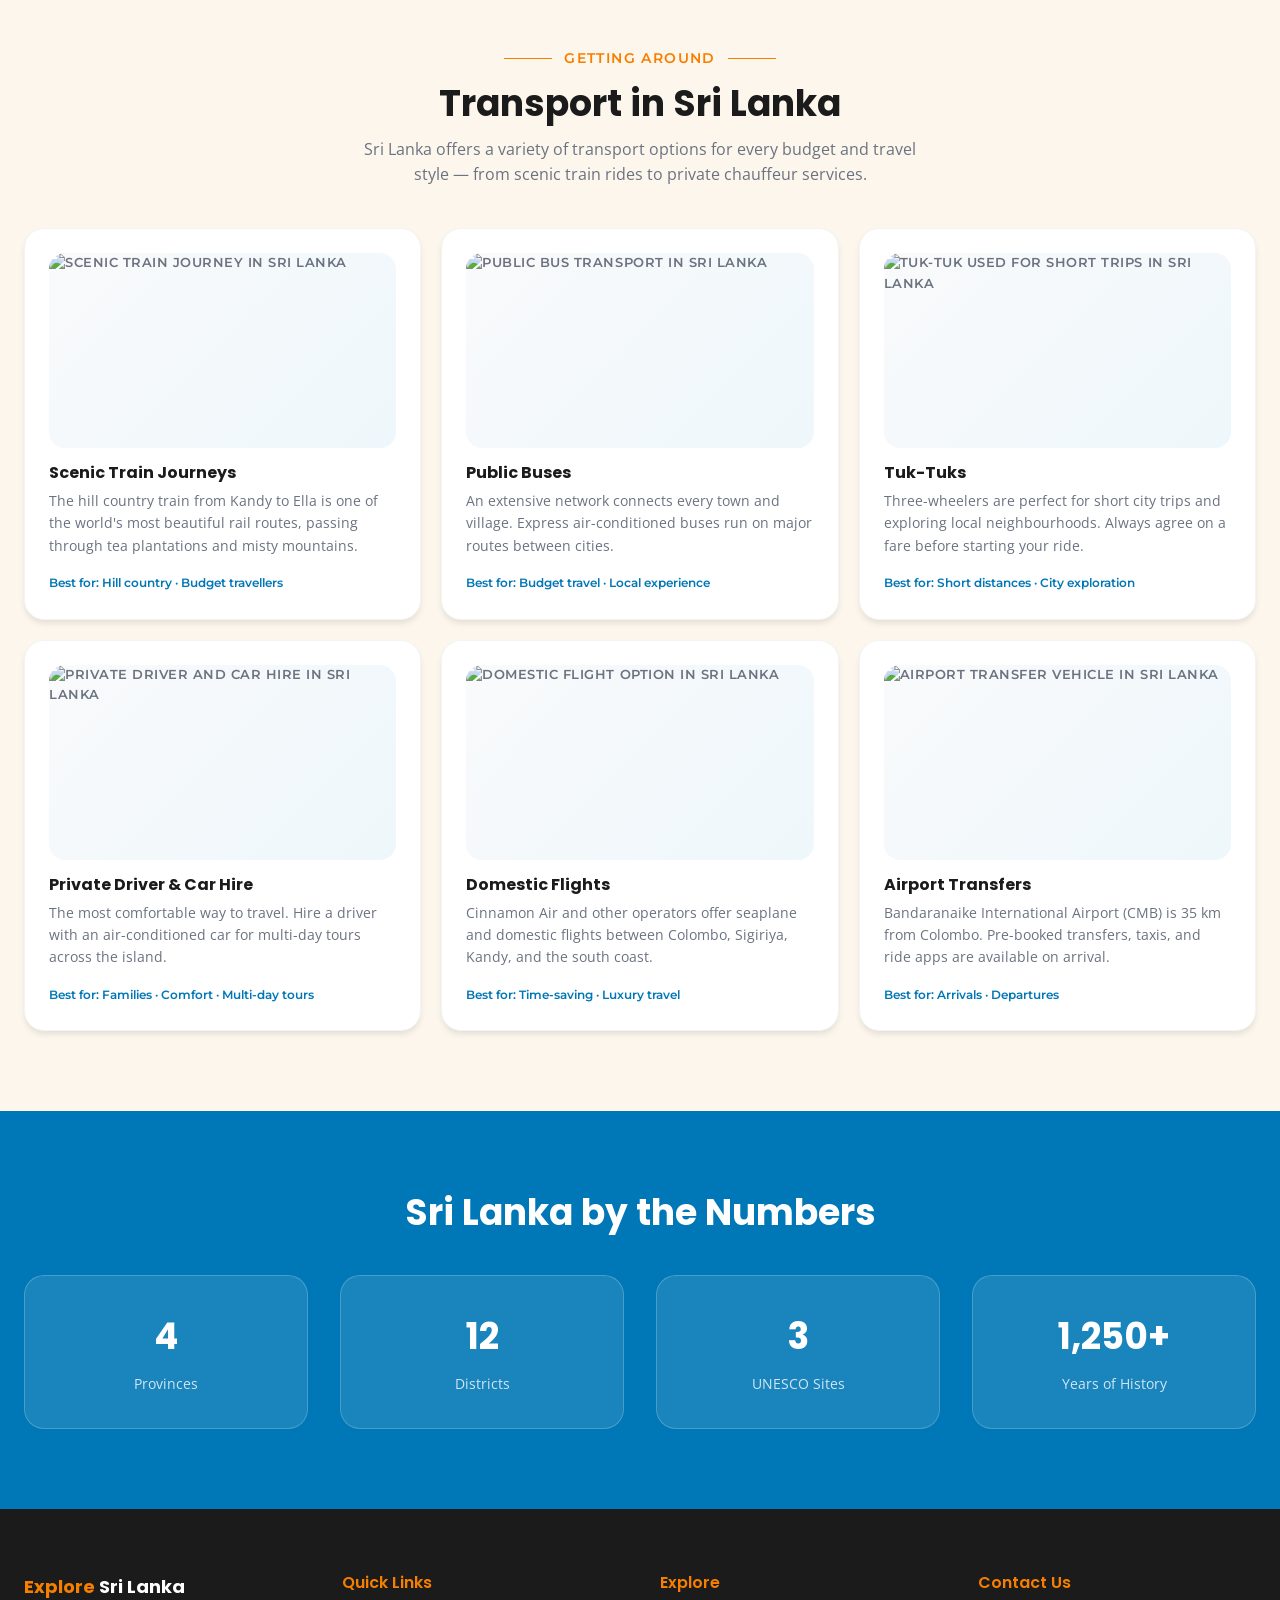
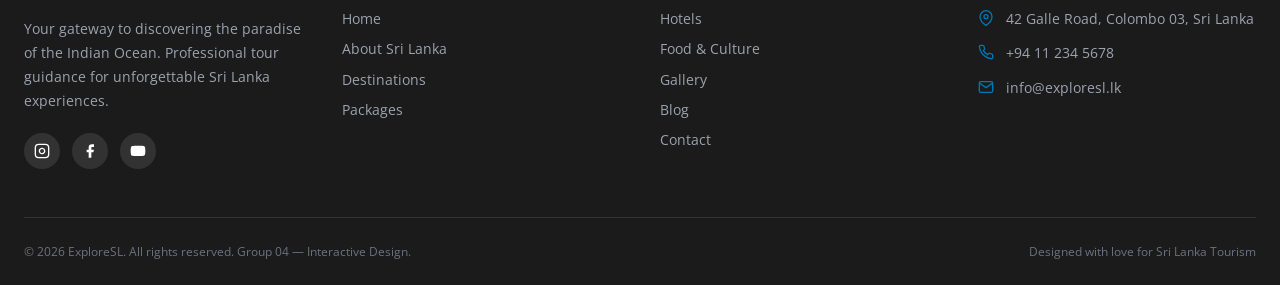
==== commit f1dbe062: "Added images to the home page and the About page" ====
--- a/pages/about.html
+++ b/pages/about.html
@@ -13,7 +13,7 @@
 
   <main>
     <section class="page-hero page-hero--tall">
-      <img src="https://images.unsplash.com/photo-1711797750174-c3750dd9d7c9?w=1400&q=80" alt="Sri Lanka aerial view" class="page-hero__bg">
+      <img src="https://i.pinimg.com/1200x/a2/77/22/a27722fa1888ab92b3e72115503fdca5.jpg?w=1400&q=80" alt="Sri Lanka aerial view" class="page-hero__bg">
       <div class="page-hero__overlay"></div>
       <div class="page-hero__content">
         <div class="section-label">
@@ -37,7 +37,7 @@
         <h2 class="section__title mb-12">History of Sri Lanka</h2>
         <div class="grid-2">
           <article class="timeline-card fade-in">
-            <div class="timeline-card__image-wrap"><img src="https://images.unsplash.com/photo-1711797750174-c3750dd9d7c9?w=400&q=80" alt="Ancient Kingdoms" class="timeline-card__image"></div>
+            <div class="timeline-card__image-wrap"><img src="https://i.pinimg.com/736x/70/1c/74/701c746b173f50fac3212551709b5768.jpg?w=400&q=80" alt="Ancient Kingdoms" class="timeline-card__image"></div>
             <div class="timeline-card__body">
               <div class="timeline-card__meta"><span class="timeline-card__number">1</span><span class="timeline-card__period">500 BC – 1200 AD</span></div>
               <h3 class="card__title mb-3">Ancient Kingdoms</h3>
@@ -45,7 +45,7 @@
             </div>
           </article>
           <article class="timeline-card fade-in">
-            <div class="timeline-card__image-wrap"><img src="https://images.unsplash.com/photo-1704797390682-76479a29dc9a?w=400&q=80" alt="Colonial Era" class="timeline-card__image"></div>
+            <div class="timeline-card__image-wrap"><img src="https://i.pinimg.com/736x/42/6a/7c/426a7c600b8958994d16a273773a43b1.jpg?w=400&q=80" alt="Colonial Era" class="timeline-card__image"></div>
             <div class="timeline-card__body">
               <div class="timeline-card__meta"><span class="timeline-card__number">2</span><span class="timeline-card__period">1505 – 1948</span></div>
               <h3 class="card__title mb-3">Colonial Era</h3>
@@ -53,7 +53,7 @@
             </div>
           </article>
           <article class="timeline-card fade-in">
-            <div class="timeline-card__image-wrap"><img src="https://images.unsplash.com/photo-1654561773591-57b9413c45c0?w=400&q=80" alt="Independence" class="timeline-card__image"></div>
+            <div class="timeline-card__image-wrap"><img src="https://i.pinimg.com/736x/65/c7/85/65c785d10b8470536e2be65d50fff2b5.jpg?w=400&q=80" alt="Independence" class="timeline-card__image"></div>
             <div class="timeline-card__body">
               <div class="timeline-card__meta"><span class="timeline-card__number">3</span><span class="timeline-card__period">1948</span></div>
               <h3 class="card__title mb-3">Independence</h3>
@@ -61,7 +61,7 @@
             </div>
           </article>
           <article class="timeline-card fade-in">
-            <div class="timeline-card__image-wrap"><img src="https://images.unsplash.com/photo-1544015759-237f87d55ef3?w=400&q=80" alt="Modern Sri Lanka" class="timeline-card__image"></div>
+            <div class="timeline-card__image-wrap"><img src="https://i.pinimg.com/736x/69/92/b3/6992b3a43d0334ba6e70386605981252.jpg?w=400&q=80" alt="Modern Sri Lanka" class="timeline-card__image"></div>
             <div class="timeline-card__body">
               <div class="timeline-card__meta"><span class="timeline-card__number">4</span><span class="timeline-card__period">1983 – Present</span></div>
               <h3 class="card__title mb-3">Modern Sri Lanka</h3>
@@ -104,7 +104,7 @@
     <section class="section">
       <div class="container why-visit__grid">
         <div class="wildlife-hero-image fade-in">
-          <img src="https://images.unsplash.com/photo-1557050543-4d5f4e07ef46?w=800&q=80" alt="Wildlife in Sri Lanka" class="why-visit__image">
+          <img src="https://cdn-thumbs.ohmyprints.net/1/40777f0a6fb738c153fa526dc27333fc/817x600/thumbnail/fit.jpg?w=800&q=80" alt="Wildlife in Sri Lanka" class="why-visit__image">
           <div class="wildlife-hero-image__overlay"></div>
           <div class="wildlife-hero-image__caption">
             <p style="font-weight:700;font-size:1.125rem">Sri Lanka's Wildlife</p>
@@ -131,7 +131,7 @@
         <div class="transport-grid">
           <article class="transport-card fade-in">
             <div class="transport-card__media">
-              <img src="https://placehold.co/600x338?text=Scenic+Train" alt="Scenic train journey in Sri Lanka" class="transport-card__image" loading="lazy" decoding="async">
+              <img src="https://www.wanderlustmagazine.com/wp-content/uploads/2023/11/shutterstock_663809206-1.jpg?w=1200&h=675&fit=crop&q=75" alt="Scenic train journey in Sri Lanka" class="transport-card__image" loading="lazy" decoding="async">
             </div>
             <h3 class="transport-card__title">Scenic Train Journeys</h3>
             <p class="transport-card__desc">The hill country train from Kandy to Ella is one of the world's most beautiful rail routes, passing through tea plantations and misty mountains.</p>
@@ -139,7 +139,7 @@
           </article>
           <article class="transport-card fade-in">
             <div class="transport-card__media">
-              <img src="https://placehold.co/600x338?text=Public+Bus" alt="Public bus transport in Sri Lanka" class="transport-card__image" loading="lazy" decoding="async">
+              <img src="https://i.pinimg.com/736x/d5/e7/35/d5e7354444b181944c34423488f20ea2.jpg?w=1200&h=675&fit=crop&q=75" alt="Public bus transport in Sri Lanka" class="transport-card__image" loading="lazy" decoding="async">
             </div>
             <h3 class="transport-card__title">Public Buses</h3>
             <p class="transport-card__desc">An extensive network connects every town and village. Express air-conditioned buses run on major routes between cities.</p>
@@ -147,7 +147,7 @@
           </article>
           <article class="transport-card fade-in">
             <div class="transport-card__media">
-              <img src="https://placehold.co/600x338?text=Tuk-Tuk" alt="Tuk-tuk used for short trips in Sri Lanka" class="transport-card__image" loading="lazy" decoding="async">
+              <img src="https://isleofnomads.com/assets/img/content/sri-lanka/Sri-Lanka4.jpg?w=1200&h=675&fit=crop&q=75" alt="Tuk-tuk used for short trips in Sri Lanka" class="transport-card__image" loading="lazy" decoding="async">
             </div>
             <h3 class="transport-card__title">Tuk-Tuks</h3>
             <p class="transport-card__desc">Three-wheelers are perfect for short city trips and exploring local neighbourhoods. Always agree on a fare before starting your ride.</p>
@@ -155,7 +155,7 @@
           </article>
           <article class="transport-card fade-in">
             <div class="transport-card__media">
-              <img src="https://placehold.co/600x338?text=Private+Driver" alt="Private driver and car hire in Sri Lanka" class="transport-card__image" loading="lazy" decoding="async">
+              <img src="https://encrypted-tbn0.gstatic.com/images?q=tbn:ANd9GcQwF13r5iZuZlHFmmXzYTI3eE8dkO_ZMTzai5SMEE-JaEO6ptmrYFd3bfg&s=10?w=1200&h=675&fit=crop&q=75" alt="Private driver and car hire in Sri Lanka" class="transport-card__image" loading="lazy" decoding="async">
             </div>
             <h3 class="transport-card__title">Private Driver & Car Hire</h3>
             <p class="transport-card__desc">The most comfortable way to travel. Hire a driver with an air-conditioned car for multi-day tours across the island.</p>
@@ -163,7 +163,7 @@
           </article>
           <article class="transport-card fade-in">
             <div class="transport-card__media">
-              <img src="https://placehold.co/600x338?text=Domestic+Flight" alt="Domestic flight option in Sri Lanka" class="transport-card__image" loading="lazy" decoding="async">
+              <img src="https://encrypted-tbn0.gstatic.com/images?q=tbn:ANd9GcQhPePq9CAjHM61hw0nQ9MKz4NgUQ8T2cbve-8S3mKSLxNXK6KafzrvrDs&s=10?w=1200&h=675&fit=crop&q=75" alt="Domestic flight option in Sri Lanka" class="transport-card__image" loading="lazy" decoding="async">
             </div>
             <h3 class="transport-card__title">Domestic Flights</h3>
             <p class="transport-card__desc">Cinnamon Air and other operators offer seaplane and domestic flights between Colombo, Sigiriya, Kandy, and the south coast.</p>
@@ -171,7 +171,7 @@
           </article>
           <article class="transport-card fade-in">
             <div class="transport-card__media">
-              <img src="https://placehold.co/600x338?text=Airport+Transfer" alt="Airport transfer vehicle in Sri Lanka" class="transport-card__image" loading="lazy" decoding="async">
+              <img src="https://media-cdn.tripadvisor.com/media/attractions-splice-spp-674x446/12/8e/65/a7.jpg?w=1200&h=675&fit=crop&q=75" alt="Airport transfer vehicle in Sri Lanka" class="transport-card__image" loading="lazy" decoding="async">
             </div>
             <h3 class="transport-card__title">Airport Transfers</h3>
             <p class="transport-card__desc">Bandaranaike International Airport (CMB) is 35 km from Colombo. Pre-booked transfers, taxis, and ride apps are available on arrival.</p>
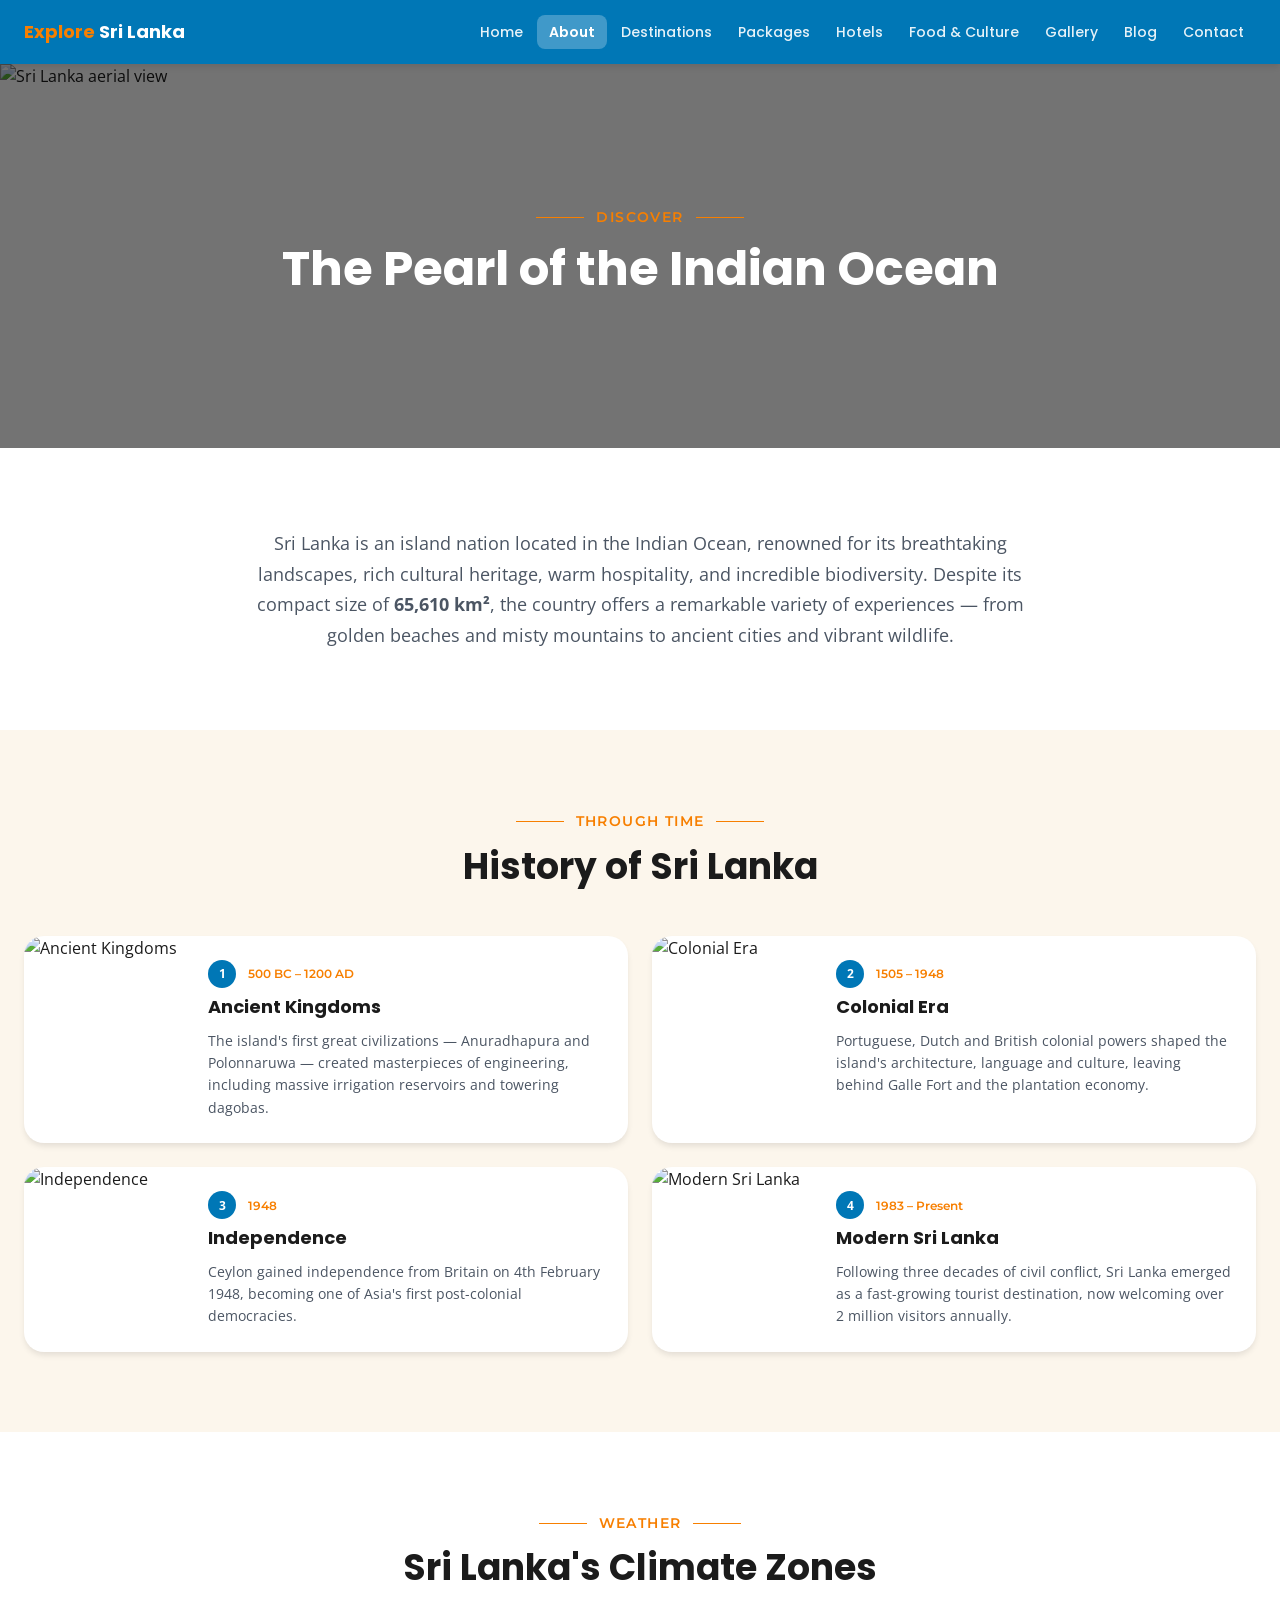
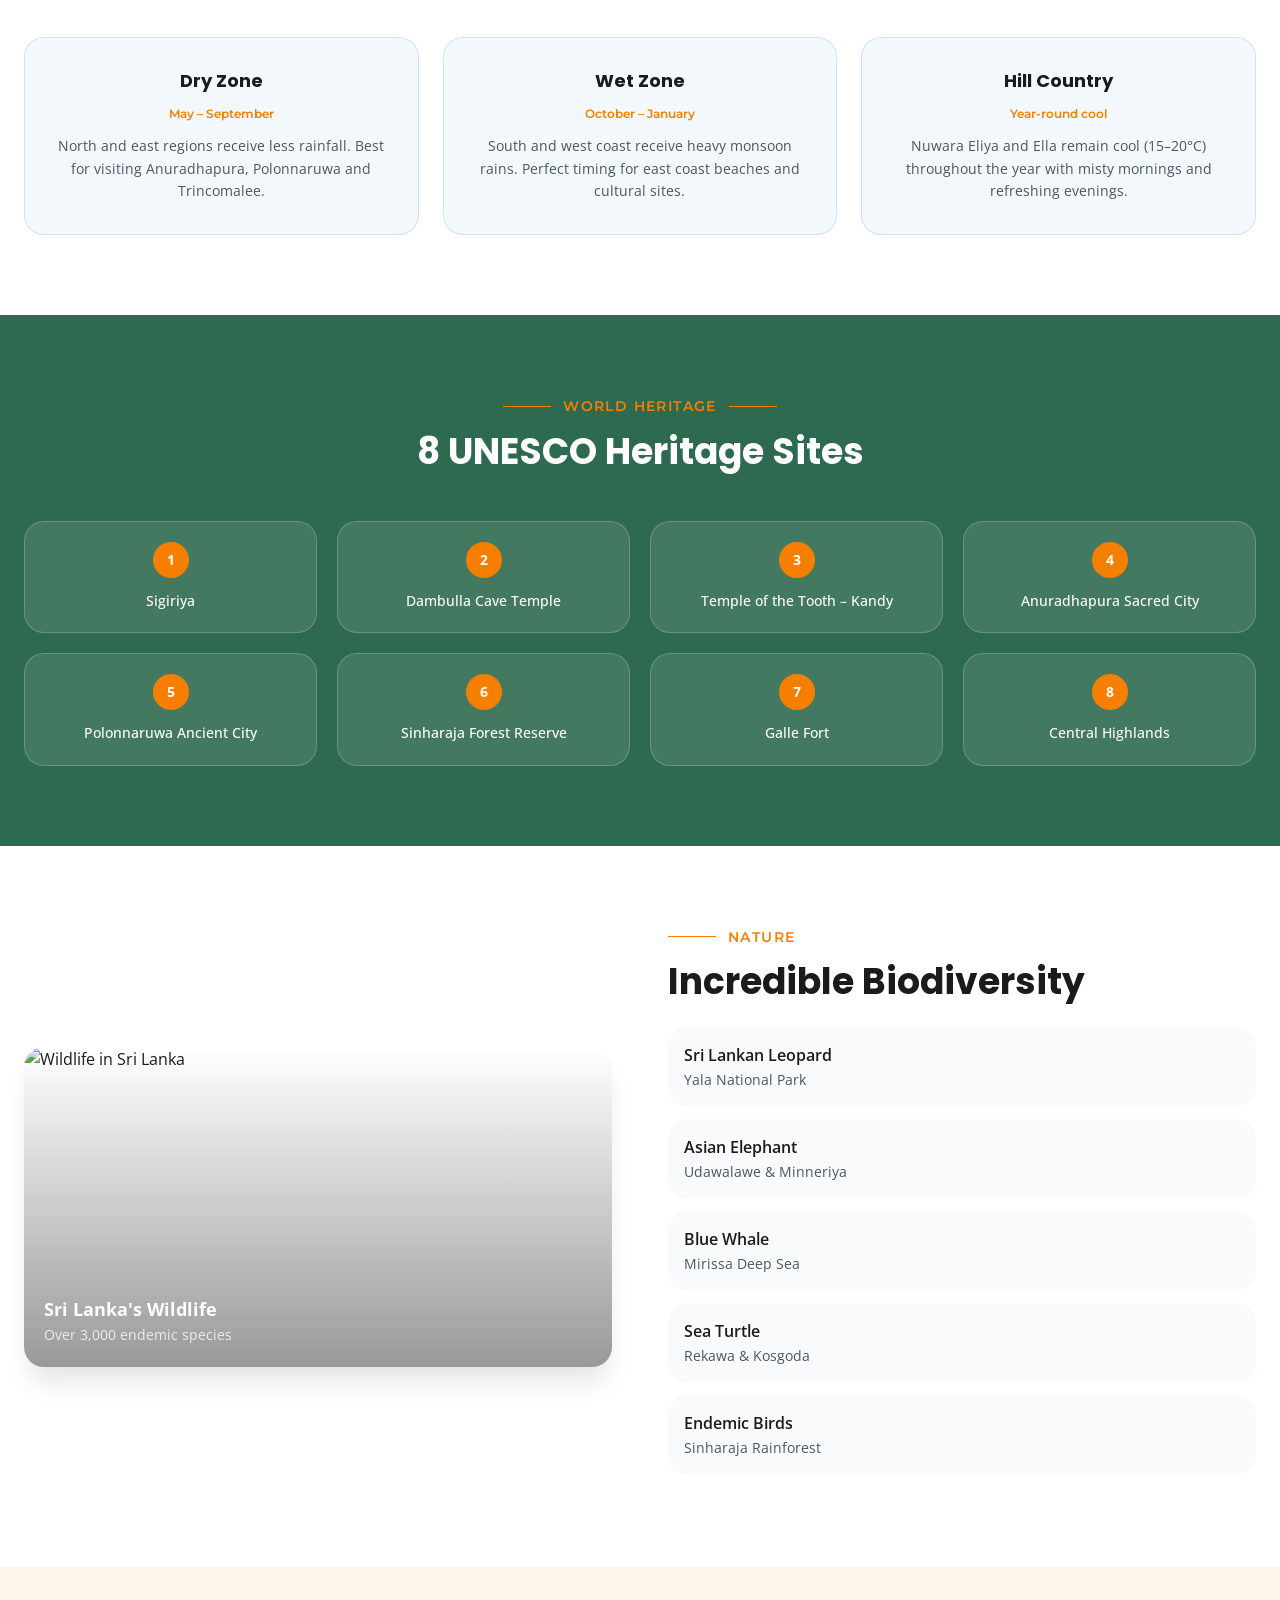
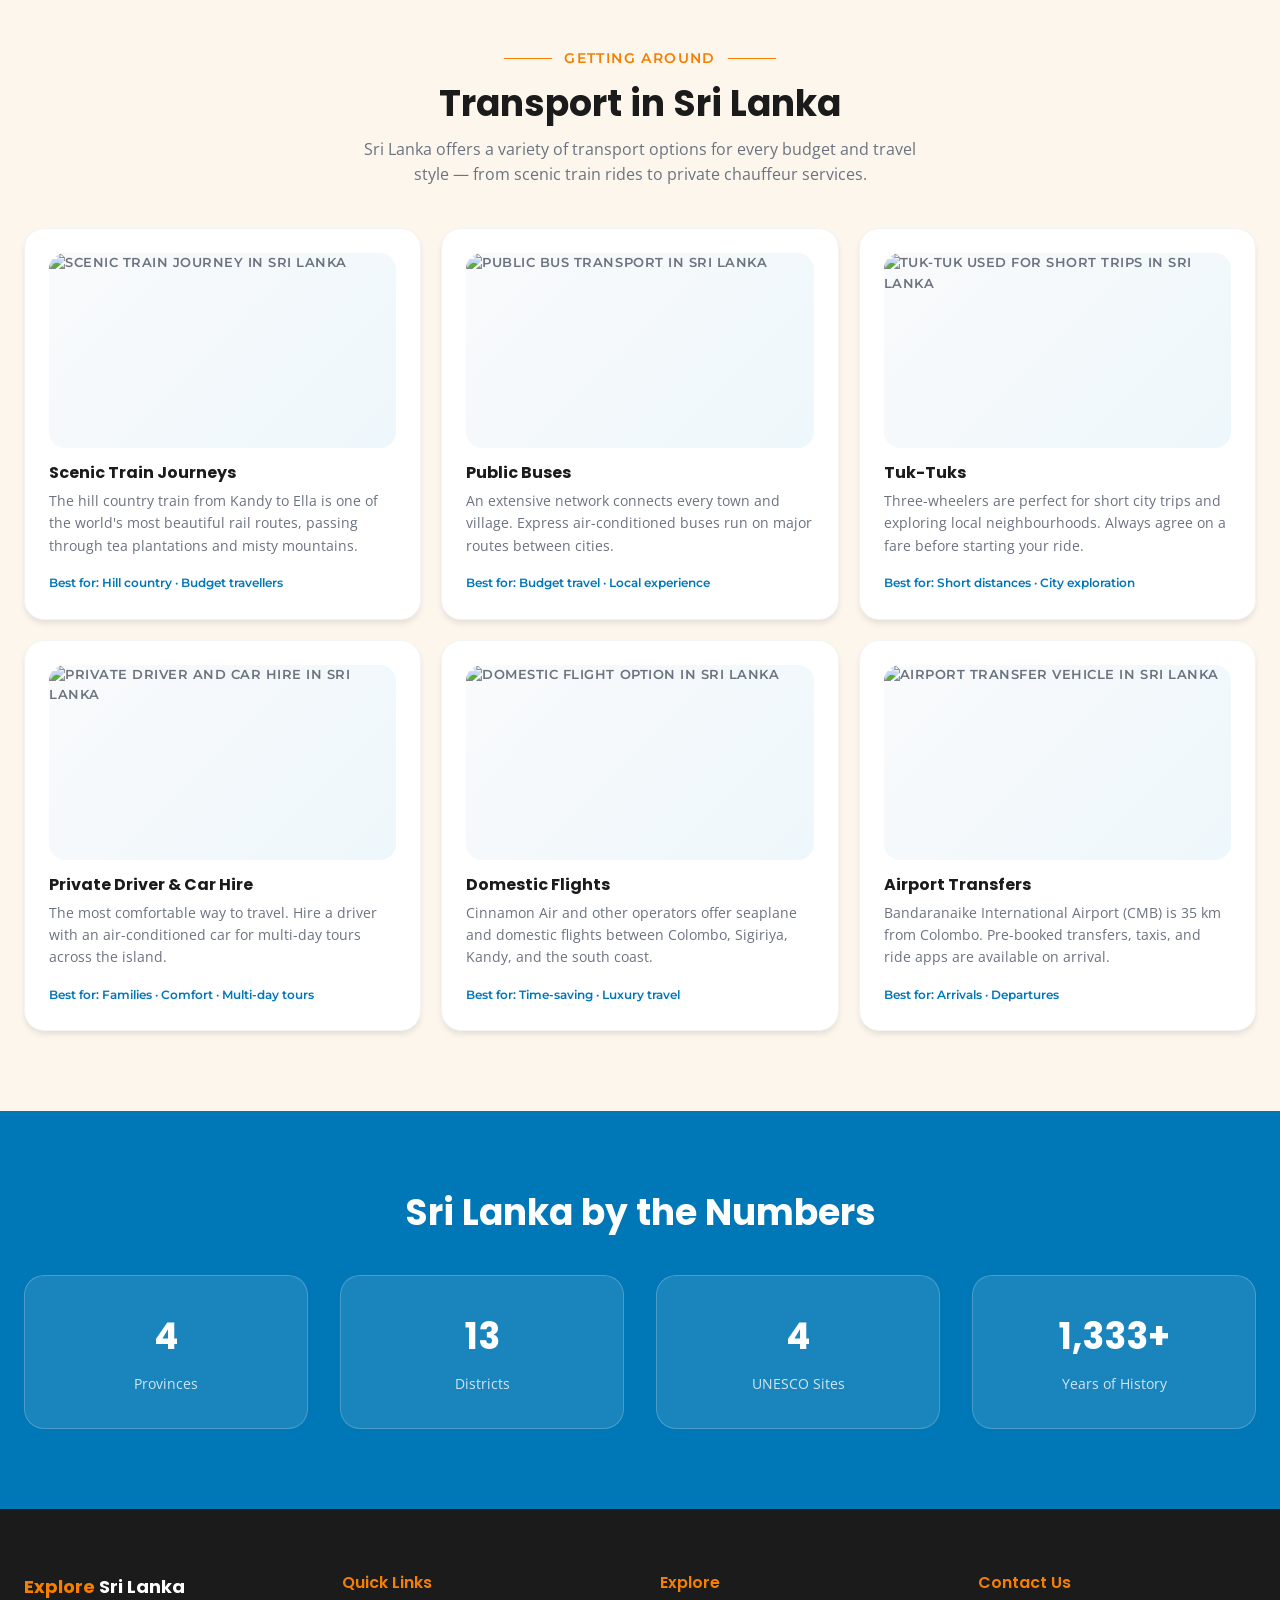
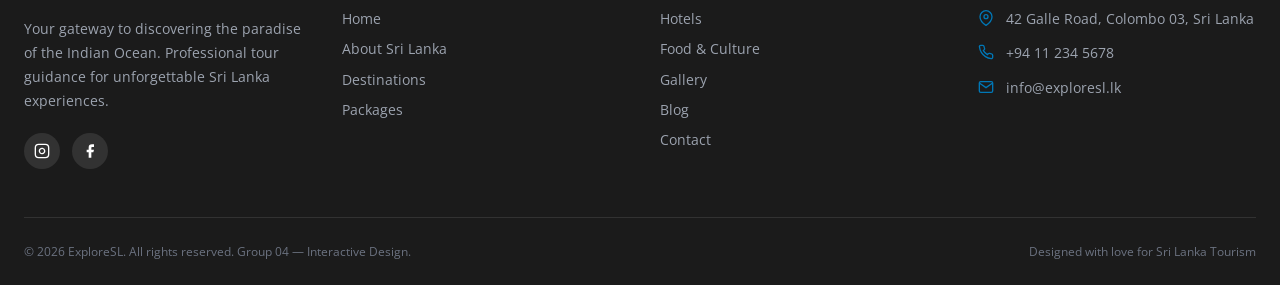
==== commit 8d33e954: "added go to top button to all pages" ====
--- a/pages/about.html
+++ b/pages/about.html
@@ -195,6 +195,9 @@
   </main>
 
   <footer id="footer" class="footer"></footer>
+  <button id="go-top" class="go-top" aria-label="Back to top" title="Back to top">
+    <svg width="18" height="18" viewBox="0 0 24 24" fill="none" stroke="currentColor" stroke-width="2" aria-hidden="true"><polyline points="6 15 12 9 18 15"/></svg>
+  </button>
 
   <script src="../js/data.js"></script>
   <script src="../js/components.js"></script>
